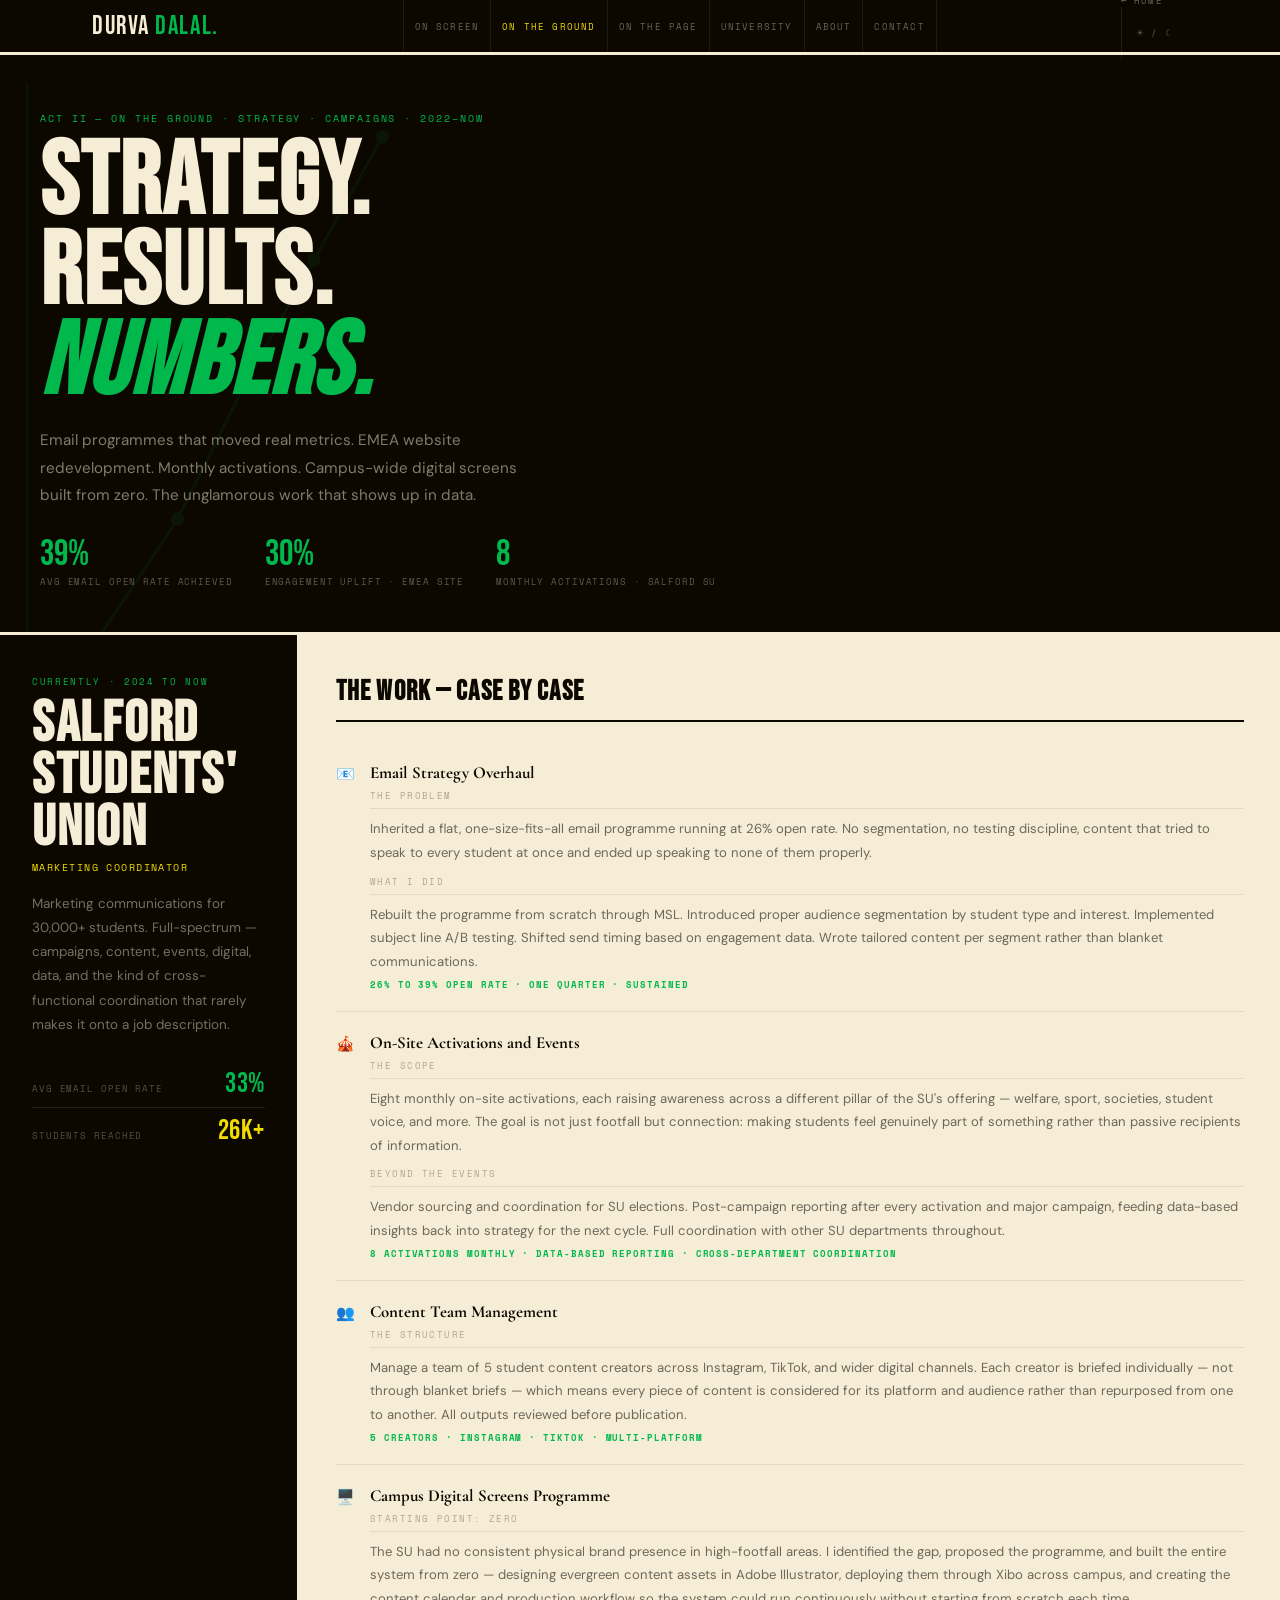
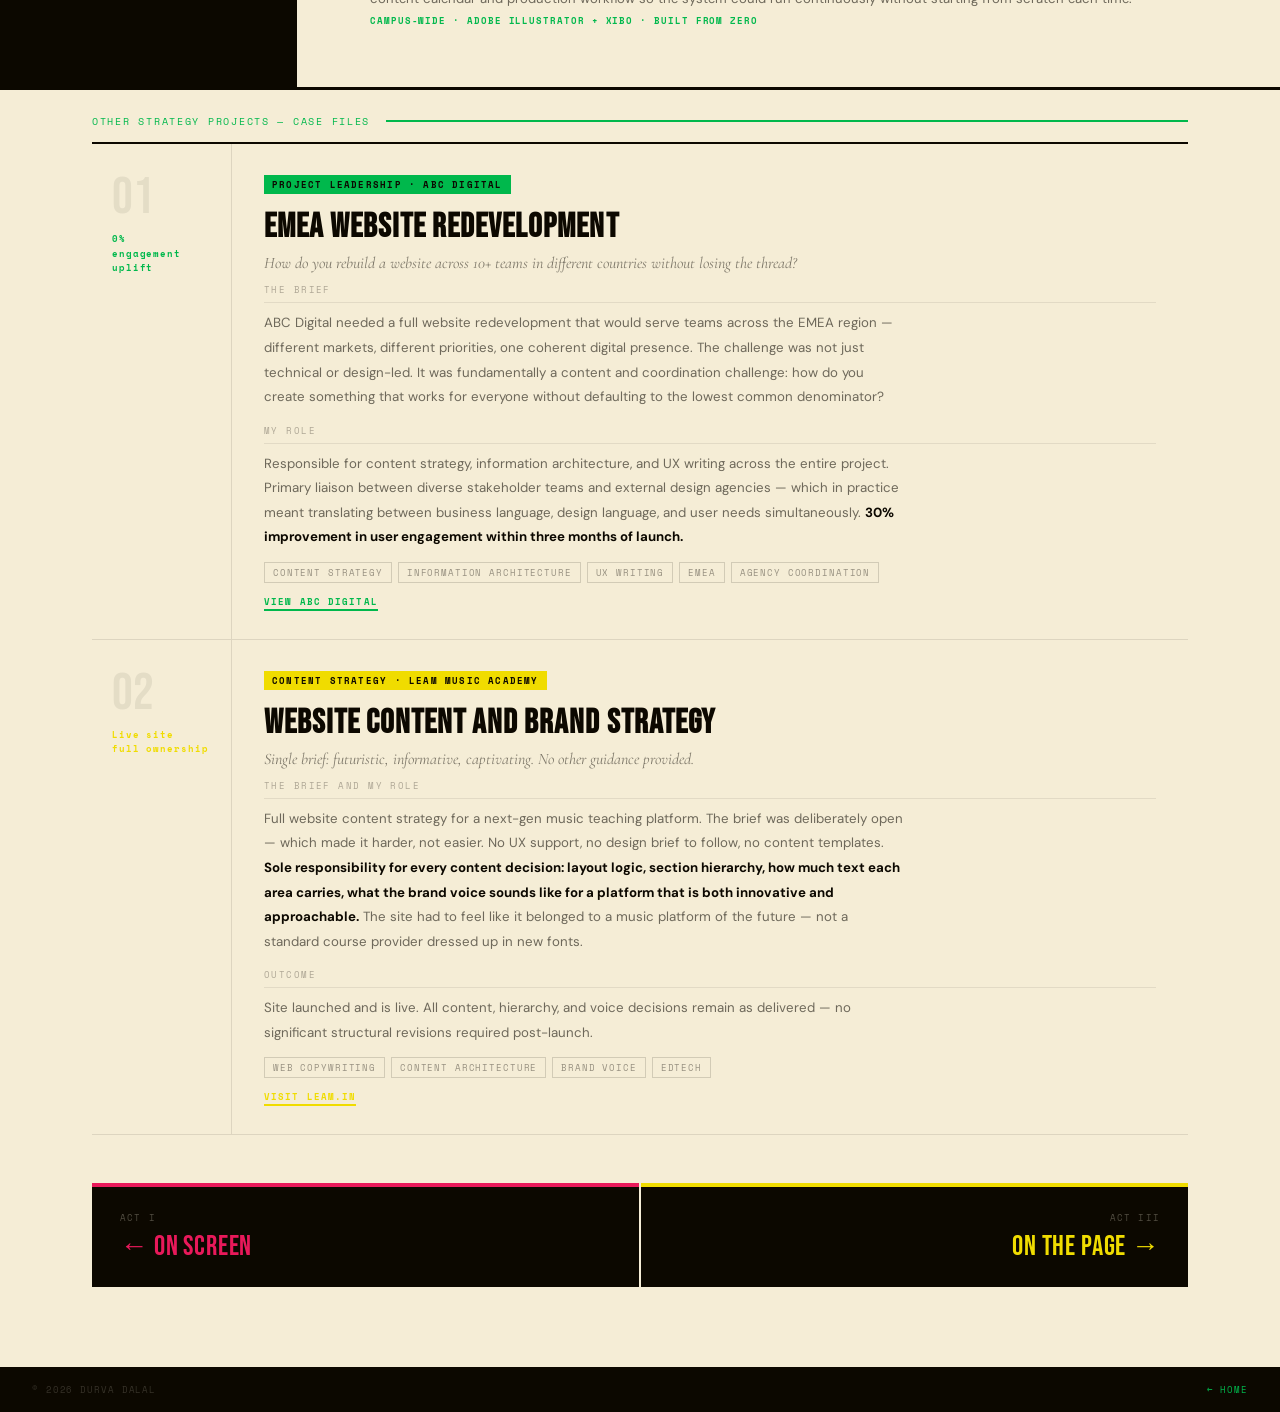
==== onground.html @ 7b7b0177 "Add files via upload" ====
<!DOCTYPE html>
<html lang="en">
<head>
<meta charset="UTF-8"/><meta name="viewport" content="width=device-width,initial-scale=1.0"/>
<title>On the Ground — Durva Dalal</title>
<link rel="preconnect" href="https://fonts.googleapis.com"><link rel="preconnect" href="https://fonts.gstatic.com" crossorigin>
<link href="https://fonts.googleapis.com/css2?family=Bebas+Neue&family=Cormorant+Garamond:ital,wght@0,400;0,700;1,400;1,700&family=Space+Mono:wght@400;700&family=DM+Sans:wght@400;500&display=swap" rel="stylesheet">
<style>
:root{--ink:#0C0800;--cream:#F5EDD6;--cream2:#EDE4C6;--pink:#E8195A;--yellow:#F0DC00;--green:#00B84C;--w:1160px;}
*,*::before,*::after{margin:0;padding:0;box-sizing:border-box;}html{scroll-behavior:smooth;}
body{background:var(--cream);color:var(--ink);font-family:'DM Sans',sans-serif;overflow-x:hidden;cursor:none;}
a{color:inherit;text-decoration:none;}img{display:block;max-width:100%;}
#cd,#cr{position:fixed;top:0;left:0;pointer-events:none;z-index:9999;border-radius:50%;transform:translate(-50%,-50%);}
#cd{width:8px;height:8px;background:var(--green);transition:width .15s,height .15s;}
#cr{width:32px;height:32px;border:1.5px solid rgba(0,184,76,.5);transition:width .2s,height .2s;}
body.hov #cd{width:3px;height:3px;}body.hov #cr{width:48px;height:48px;border-color:var(--green);}
body.clk #cd{background:var(--yellow);}
@media(hover:none){#cd,#cr{display:none;}body{cursor:auto;}}
.mast{position:sticky;top:0;z-index:400;background:var(--ink);color:var(--cream);border-bottom:3px solid var(--cream);}
.mast-inner{max-width:var(--w);margin:0 auto;display:flex;align-items:center;justify-content:space-between;padding:0 32px;height:52px;gap:16px;}
.mast-logo{font-family:'Bebas Neue',sans-serif;font-size:26px;letter-spacing:.06em;color:var(--cream);flex-shrink:0;}
.mast-logo span{color:var(--green);}
.mast-back{font-family:'Space Mono',monospace;font-size:.58rem;letter-spacing:.14em;text-transform:uppercase;color:rgba(245,237,214,.4);display:flex;align-items:center;gap:6px;transition:color .2s;}
.mast-back:hover{color:var(--yellow);}.mast-back::before{content:'←';}
.mast-nav{display:flex;list-style:none;}
.mast-nav a{font-family:'Space Mono',monospace;font-size:.57rem;letter-spacing:.13em;text-transform:uppercase;color:rgba(245,237,214,.4);padding:0 11px;height:52px;display:flex;align-items:center;border-left:1px solid rgba(245,237,214,.08);transition:color .2s;}
.mast-nav a:hover,.mast-nav a.cur{color:var(--yellow);}
.mast-nav li:last-child a{border-right:1px solid rgba(245,237,214,.08);}
.theme-btn{font-family:"Space Mono",monospace;font-size:.56rem;letter-spacing:.1em;text-transform:uppercase;background:none;border:none;border-left:1px solid rgba(245,237,214,.1);color:rgba(245,237,214,.35);padding:0 14px;height:52px;cursor:none;transition:color .2s;display:none;}
.theme-btn:hover{color:var(--yellow);}
.burger{background:none;border:none;padding:6px;display:none;flex-direction:column;gap:5px;cursor:none;}
.burger span{display:block;width:20px;height:1.5px;background:var(--cream);transition:all .3s;}
.burger.open span:nth-child(1){transform:rotate(45deg) translate(4.5px,4.5px);}
.burger.open span:nth-child(2){opacity:0;}
.burger.open span:nth-child(3){transform:rotate(-45deg) translate(4.5px,-4.5px);}
.fmenu{display:none;position:fixed;inset:0;z-index:390;background:var(--ink);flex-direction:column;justify-content:center;padding:60px 10vw;}
.fmenu.on{display:flex;}
.fmenu-links{display:flex;flex-direction:column;margin-bottom:48px;}
.fmenu-links a{font-family:'Bebas Neue',sans-serif;font-size:clamp(44px,8vw,88px);letter-spacing:.04em;color:var(--cream);opacity:.12;line-height:1.08;transition:opacity .3s,color .3s;border-bottom:1px solid rgba(245,237,214,.06);padding:4px 0;}
.fmenu-links a:hover{opacity:1;color:var(--yellow);}
.fmenu-foot{display:flex;flex-wrap:wrap;gap:8px;border-top:1px solid rgba(245,237,214,.1);padding-top:24px;}
.fmenu-foot a{font-family:'Space Mono',monospace;font-size:.62rem;letter-spacing:.13em;text-transform:uppercase;padding:8px 16px;border:1px solid rgba(245,237,214,.18);color:var(--cream);transition:all .2s;}
.fmenu-foot a:hover{border-color:var(--cream);}
.fmenu-foot a.fp{background:var(--pink);border-color:var(--pink);color:#fff;}
.fmenu-hint{font-family:'Space Mono',monospace;font-size:.58rem;text-transform:uppercase;color:rgba(245,237,214,.15);margin-top:14px;}
.ph{background:var(--ink);color:var(--cream);padding:56px 40px 44px;border-bottom:3px solid var(--cream);position:relative;overflow:hidden;}
.ph-pat{position:absolute;top:0;left:0;width:32%;height:100%;pointer-events:none;opacity:.07;}
.ph-kicker{font-family:'Space Mono',monospace;font-size:.6rem;letter-spacing:.2em;text-transform:uppercase;color:var(--green);display:block;margin-bottom:14px;position:relative;z-index:1;}
.ph-title{font-family:'Bebas Neue',sans-serif;font-size:clamp(52px,8vw,112px);line-height:.88;letter-spacing:.02em;position:relative;z-index:1;margin-bottom:18px;color:var(--cream);}
.ph-title em{color:var(--green);}
.ph-desc{font-size:.95rem;line-height:1.8;color:rgba(245,237,214,.5);max-width:500px;position:relative;z-index:1;}
.ph-stats{display:flex;gap:32px;margin-top:28px;flex-wrap:wrap;position:relative;z-index:1;}
.ph-stat-n{font-family:'Bebas Neue',sans-serif;font-size:36px;color:var(--green);line-height:1;}
.ph-stat-l{font-family:'Space Mono',monospace;font-size:.55rem;letter-spacing:.1em;text-transform:uppercase;color:rgba(245,237,214,.35);margin-top:2px;}
/* SALFORD FEATURE */
.sal{display:grid;grid-template-columns:300px 1fr;border-bottom:3px solid var(--ink);}
.sal-l{background:var(--ink);color:var(--cream);padding:40px 32px;border-right:3px solid var(--cream);position:relative;overflow:hidden;}
.sal-l-pat{position:absolute;inset:0;opacity:.04;pointer-events:none;}
.sal-l-pat svg{width:100%;height:100%;}
.sal-l-inner{position:relative;z-index:1;}
.sal-lbl{font-family:'Space Mono',monospace;font-size:.58rem;letter-spacing:.18em;text-transform:uppercase;color:var(--green);display:block;margin-bottom:10px;}
.sal-org{font-family:'Bebas Neue',sans-serif;font-size:clamp(34px,4.5vw,60px);letter-spacing:.03em;line-height:.9;color:var(--cream);margin-bottom:6px;}
.sal-role{font-family:'Space Mono',monospace;font-size:.6rem;letter-spacing:.15em;text-transform:uppercase;color:var(--yellow);margin-bottom:18px;}
.sal-desc{font-size:.84rem;line-height:1.8;color:rgba(245,237,214,.45);margin-bottom:24px;}
.sal-stats{display:flex;flex-direction:column;}
.sse{padding:9px 0;border-bottom:1px solid rgba(245,237,214,.1);display:flex;align-items:baseline;justify-content:space-between;gap:8px;}
.sse:last-child{border-bottom:none;}
.sse-lbl{font-family:'Space Mono',monospace;font-size:.56rem;letter-spacing:.1em;text-transform:uppercase;color:rgba(245,237,214,.3);}
.sse-val{font-family:'Bebas Neue',sans-serif;font-size:clamp(20px,2.2vw,28px);letter-spacing:.02em;line-height:1;}
.sse:nth-child(1) .sse-val{color:var(--green);}
.sse:nth-child(2) .sse-val{color:var(--yellow);}
.sse:nth-child(3) .sse-val{color:var(--pink);}
.sse:nth-child(4) .sse-val{color:rgba(245,237,214,.55);}
.sal-r{padding:40px 36px;}
.sal-r-hl{font-family:'Bebas Neue',sans-serif;font-size:clamp(18px,2.2vw,28px);letter-spacing:.04em;margin-bottom:20px;padding-bottom:12px;border-bottom:2px solid var(--ink);}
/* CASE FILE */
.cf-label{font-family:'Space Mono',monospace;font-size:.56rem;letter-spacing:.16em;text-transform:uppercase;color:rgba(12,8,0,.3);display:block;margin-bottom:8px;padding-bottom:6px;border-bottom:1px solid rgba(12,8,0,.08);}
.cf-title{font-family:'Cormorant Garamond',serif;font-size:1.1rem;font-weight:700;font-style:italic;margin-bottom:8px;line-height:1.25;}
.cf-body{font-size:.84rem;line-height:1.9;color:rgba(12,8,0,.62);}
.cf-body strong{color:var(--ink);}
.cf-outcome{background:var(--ink);color:var(--cream);padding:14px 18px;margin-top:12px;display:flex;align-items:flex-start;gap:10px;}
.cf-outcome-ico{font-size:14px;flex-shrink:0;margin-top:1px;}
.cf-outcome-text{font-family:'Space Mono',monospace;font-size:.6rem;letter-spacing:.1em;text-transform:uppercase;line-height:1.6;}
.cf-outcome-text strong{color:var(--yellow);}
.ach-list{list-style:none;}
.ach{display:flex;gap:14px;padding:20px 0;border-bottom:1px solid rgba(12,8,0,.08);}
.ach:last-child{border-bottom:none;}
.ach-ico{font-size:15px;flex-shrink:0;width:20px;margin-top:2px;}
.ach-title{font-family:'Cormorant Garamond',serif;font-size:1.05rem;font-weight:700;margin-bottom:4px;}
.ach-body{font-size:.82rem;line-height:1.8;color:rgba(12,8,0,.58);}
.ach-m{font-family:'Space Mono',monospace;font-size:.58rem;letter-spacing:.1em;text-transform:uppercase;color:var(--green);font-weight:700;margin-top:4px;display:block;}
/* STRIPS */
.strips-wrap{max-width:var(--w);margin:0 auto;padding:0 32px 80px;}
.sec-hd{font-family:'Space Mono',monospace;font-size:.6rem;letter-spacing:.18em;text-transform:uppercase;padding:24px 0 14px;display:flex;align-items:center;gap:16px;border-bottom:2px solid var(--ink);color:var(--green);}
.sec-hd::after{content:'';flex:1;height:2px;background:var(--green);}
.strip{display:grid;grid-template-columns:140px 1fr;border-bottom:1px solid rgba(12,8,0,.1);transition:background .2s;}
.strip:hover{background:var(--cream2);}
.strip-l{padding:28px 20px;border-right:1px solid rgba(12,8,0,.1);display:flex;flex-direction:column;}
.strip-num{font-family:'Bebas Neue',sans-serif;font-size:52px;line-height:1;color:rgba(12,8,0,.07);}
.strip-metric{font-family:'Space Mono',monospace;font-size:.56rem;letter-spacing:.1em;margin-top:8px;line-height:1.6;}
.strip-r{padding:28px 32px;}
.stag{font-family:'Space Mono',monospace;font-size:.58rem;letter-spacing:.13em;text-transform:uppercase;padding:3px 8px;display:inline-block;font-weight:700;margin-bottom:12px;}
.tg{background:var(--green);color:var(--ink);}.ty{background:var(--yellow);color:var(--ink);}.tp{background:var(--pink);color:#fff;}
.strip-title{font-family:'Bebas Neue',sans-serif;font-size:clamp(20px,2.8vw,34px);letter-spacing:.03em;margin-bottom:6px;}
.strip-sub{font-family:'Cormorant Garamond',serif;font-size:1rem;font-style:italic;color:rgba(12,8,0,.5);margin-bottom:10px;}
.strip-body{font-size:.83rem;line-height:1.85;color:rgba(12,8,0,.58);max-width:640px;}
.strip-body strong{color:var(--ink);}
.strip-chips{display:flex;flex-wrap:wrap;gap:6px;margin-top:12px;}
.chip{font-family:'Space Mono',monospace;font-size:.54rem;letter-spacing:.1em;text-transform:uppercase;padding:3px 8px;border:1px solid rgba(12,8,0,.15);color:rgba(12,8,0,.4);}
.strip-link{font-family:'Space Mono',monospace;font-size:.58rem;letter-spacing:.12em;text-transform:uppercase;border-bottom:2px solid currentColor;padding-bottom:1px;display:inline-block;margin-top:12px;font-weight:700;}
.act-nav{display:grid;grid-template-columns:1fr 1fr;gap:2px;margin-top:48px;}
.an{background:var(--ink);color:var(--cream);padding:24px 28px;display:flex;flex-direction:column;border-top:4px solid transparent;transition:background .2s;}
.an:hover{background:#2a1a00;}
.an.prev{border-top-color:var(--pink);}.an.next{border-top-color:var(--yellow);text-align:right;}
.an-lbl{font-family:'Space Mono',monospace;font-size:.58rem;letter-spacing:.13em;text-transform:uppercase;color:rgba(245,237,214,.3);margin-bottom:6px;}
.an-title{font-family:'Bebas Neue',sans-serif;font-size:clamp(18px,2.2vw,28px);letter-spacing:.03em;}
.an.next .an-title::after{content:' →';}.an.prev .an-title::before{content:'← ';}
footer{background:var(--ink);padding:16px 32px;display:flex;justify-content:space-between;flex-wrap:wrap;gap:8px;}
.ft{font-family:'Space Mono',monospace;font-size:.56rem;letter-spacing:.1em;text-transform:uppercase;color:rgba(245,237,214,.18);}
.rv{opacity:0;transform:translateY(14px);transition:opacity .6s ease,transform .6s ease;}
.rv.on{opacity:1;transform:translateY(0);}
.theme-btn{display:flex;align-items:center;}
@media(max-width:860px){
  .mast-nav{display:none;}.burger{display:flex;}.theme-btn{display:none;}
  .ph{padding:80px 20px 36px;}
  .sal{grid-template-columns:1fr;}.sal-l{border-right:none;border-bottom:3px solid var(--cream);}
  .strips-wrap{padding:0 20px 60px;}
  .strip{grid-template-columns:1fr;}.strip-l{padding:20px 0 0;border-right:none;}.strip-r{padding:16px 0 28px;}.strip-num{font-size:36px;}
  .act-nav{grid-template-columns:1fr;}
  footer{padding:14px 20px;justify-content:center;text-align:center;}
}
</style>
</head>
<body>
<div id="cd"></div><div id="cr"></div>
<header class="mast"><div class="mast-inner">
  <a href="index.html" class="mast-logo">Durva <span>Dalal.</span></a>
  <nav><ul class="mast-nav">
    <li><a href="onscreen.html">On Screen</a></li>
    <li><a href="onground.html" class="cur">On the Ground</a></li>
    <li><a href="onpage.html">On the Page</a></li>
    <li><a href="university.html">University</a></li>
    <li><a href="index.html#about">About</a></li>
    <li><a href="index.html#contact">Contact</a></li>
  </ul></nav>
  <div class="mast-r">
    <a href="index.html" class="mast-back">Home</a>
    <button class="theme-btn" id="themeBtn" aria-label="Toggle theme">☀ / ☾</button>
      <button class="burger" id="burger" aria-label="Menu" aria-expanded="false"><span></span><span></span><span></span></button>
  </div>
</div></header>
<div class="fmenu" id="fmenu" aria-hidden="true">
  <div class="fmenu-links"><a href="index.html">Home</a><a href="onscreen.html">On Screen</a><a href="onground.html">On the Ground</a><a href="onpage.html">On the Page</a><a href="university.html">University</a><a href="index.html#contact">Contact</a></div>
  <div class="fmenu-foot"><a href="https://calendly.com/durvadalaluk/calls" target="_blank" rel="noopener" class="fp">Book a Call</a><a href="https://www.linkedin.com/in/durva-d-2850591bb/" target="_blank" rel="noopener">LinkedIn</a><a href="mailto:durvadalaluk@gmail.com">Email</a></div>
  <p class="fmenu-hint">ESC or click outside to close</p>
</div>
<div class="ph">
  <div class="ph-pat"><svg viewBox="0 0 300 600" xmlns="http://www.w3.org/2000/svg" fill="none"><line x1="20" y1="580" x2="280" y2="580" stroke="#00B84C" stroke-width="1.5"/><line x1="20" y1="580" x2="20" y2="20" stroke="#00B84C" stroke-width="1.5"/><polyline points="20,520 70,430 130,340 180,240 230,150 280,60" stroke="#00B84C" stroke-width="2"/><circle cx="20" cy="520" r="5" fill="#00B84C"/><circle cx="130" cy="340" r="5" fill="#00B84C"/><circle cx="230" cy="150" r="5" fill="#00B84C"/><circle cx="280" cy="60" r="5" fill="#00B84C"/></svg></div>
  <span class="ph-kicker">Act II — On the Ground · Strategy · Campaigns · 2022–Now</span>
  <h1 class="ph-title">Strategy.<br>Results.<br><em>Numbers.</em></h1>
  <p class="ph-desc">Email programmes that moved real metrics. EMEA website redevelopment. Monthly activations. Campus-wide digital screens built from zero. The unglamorous work that shows up in data.</p>
  <div class="ph-stats count-trigger">
    <div><p class="ph-stat-n"><span data-count="39" data-suffix="%">0%</span></p><p class="ph-stat-l">Avg email open rate achieved</p></div>
    <div><p class="ph-stat-n"><span data-count="30" data-suffix="%">0%</span></p><p class="ph-stat-l">Engagement uplift · EMEA site</p></div>
    <div><p class="ph-stat-n"><span data-count="8" data-suffix="">0</span></p><p class="ph-stat-l">Monthly activations · Salford SU</p></div>
  </div>
</div>

<section class="sal">
  <div class="sal-l">
    <div class="sal-l-pat"><svg viewBox="0 0 300 500" xmlns="http://www.w3.org/2000/svg" fill="none"><circle cx="150" cy="250" r="200" stroke="#00B84C" stroke-width=".6"/><circle cx="150" cy="250" r="140" stroke="#F0DC00" stroke-width=".4"/><circle cx="150" cy="250" r="80" stroke="#00B84C" stroke-width=".4"/><circle cx="150" cy="250" r="30" stroke="#F0DC00" stroke-width=".3"/><line x1="150" y1="50" x2="150" y2="450" stroke="#00B84C" stroke-width=".3"/><line x1="-50" y1="250" x2="350" y2="250" stroke="#00B84C" stroke-width=".3"/></svg></div>
    <div class="sal-l-inner rv">
      <span class="sal-lbl">Currently · 2024 to Now</span>
      <h2 class="sal-org">Salford<br>Students'<br>Union</h2>
      <p class="sal-role">Marketing Coordinator</p>
      <p class="sal-desc">Marketing communications for 30,000+ students. Full-spectrum — campaigns, content, events, digital, data, and the kind of cross-functional coordination that rarely makes it onto a job description.</p>
      <div class="sal-stats count-trigger">
        <div class="sse"><span class="sse-lbl">Avg email open rate</span><span class="sse-val"><span data-count="39" data-suffix="%">0%</span></span></div>
        <div class="sse"><span class="sse-lbl">Students reached</span><span class="sse-val"><span data-count="30" data-suffix="K+">0K+</span></span></div>

      </div>
    </div>
  </div>
  <div class="sal-r rv">
    <h3 class="sal-r-hl">The Work — Case by Case</h3>
    <ul class="ach-list">
      <li class="ach"><span class="ach-ico">📧</span>
        <div>
          <h4 class="ach-title">Email Strategy Overhaul</h4>
          <span class="cf-label" style="margin-top:6px;">The Problem</span>
          <p class="ach-body">Inherited a flat, one-size-fits-all email programme running at 26% open rate. No segmentation, no testing discipline, content that tried to speak to every student at once and ended up speaking to none of them properly.</p>
          <span class="cf-label" style="margin-top:10px;">What I Did</span>
          <p class="ach-body">Rebuilt the programme from scratch through MSL. Introduced proper audience segmentation by student type and interest. Implemented subject line A/B testing. Shifted send timing based on engagement data. Wrote tailored content per segment rather than blanket communications.</p>
          <span class="ach-m">26% to 39% open rate · one quarter · sustained</span>
        </div>
      </li>
      <li class="ach"><span class="ach-ico">🎪</span>
        <div>
          <h4 class="ach-title">On-Site Activations and Events</h4>
          <span class="cf-label" style="margin-top:6px;">The Scope</span>
          <p class="ach-body">Eight monthly on-site activations, each raising awareness across a different pillar of the SU's offering — welfare, sport, societies, student voice, and more. The goal is not just footfall but connection: making students feel genuinely part of something rather than passive recipients of information.</p>
          <span class="cf-label" style="margin-top:10px;">Beyond the Events</span>
          <p class="ach-body">Vendor sourcing and coordination for SU elections. Post-campaign reporting after every activation and major campaign, feeding data-based insights back into strategy for the next cycle. Full coordination with other SU departments throughout.</p>
          <span class="ach-m">8 activations monthly · data-based reporting · cross-department coordination</span>
        </div>
      </li>
      <li class="ach"><span class="ach-ico">👥</span>
        <div>
          <h4 class="ach-title">Content Team Management</h4>
          <span class="cf-label" style="margin-top:6px;">The Structure</span>
          <p class="ach-body">Manage a team of 5 student content creators across Instagram, TikTok, and wider digital channels. Each creator is briefed individually — not through blanket briefs — which means every piece of content is considered for its platform and audience rather than repurposed from one to another. All outputs reviewed before publication.</p>
          <span class="ach-m">5 creators · Instagram · TikTok · multi-platform</span>
        </div>
      </li>
      <li class="ach"><span class="ach-ico">🖥️</span>
        <div>
          <h4 class="ach-title">Campus Digital Screens Programme</h4>
          <span class="cf-label" style="margin-top:6px;">Starting Point: Zero</span>
          <p class="ach-body">The SU had no consistent physical brand presence in high-footfall areas. I identified the gap, proposed the programme, and built the entire system from zero — designing evergreen content assets in Adobe Illustrator, deploying them through Xibo across campus, and creating the content calendar and production workflow so the system could run continuously without starting from scratch each time.</p>
          <span class="ach-m">Campus-wide · Adobe Illustrator + Xibo · built from zero</span>
        </div>
      </li>
    </ul>
  </div>
</section>

<div class="strips-wrap">
  <div class="sec-hd rv">Other Strategy Projects — Case Files</div>

  <div class="strip rv">
    <div class="strip-l">
      <span class="strip-num">01</span>
      <p class="strip-metric" style="color:var(--green);font-weight:700;"><span data-count="30" data-suffix="%">0%</span><br>engagement uplift</p>
    </div>
    <div class="strip-r">
      <span class="stag tg">Project Leadership · ABC Digital</span>
      <h3 class="strip-title">EMEA Website Redevelopment</h3>
      <p class="strip-sub">How do you rebuild a website across 10+ teams in different countries without losing the thread?</p>
      <span class="cf-label">The Brief</span>
      <p class="strip-body">ABC Digital needed a full website redevelopment that would serve teams across the EMEA region — different markets, different priorities, one coherent digital presence. The challenge was not just technical or design-led. It was fundamentally a content and coordination challenge: how do you create something that works for everyone without defaulting to the lowest common denominator?</p>
      <span class="cf-label" style="display:block;margin-top:14px;">My Role</span>
      <p class="strip-body">Responsible for content strategy, information architecture, and UX writing across the entire project. Primary liaison between diverse stakeholder teams and external design agencies — which in practice meant translating between business language, design language, and user needs simultaneously. <strong>30% improvement in user engagement within three months of launch.</strong></p>
      <div class="strip-chips"><span class="chip">Content Strategy</span><span class="chip">Information Architecture</span><span class="chip">UX Writing</span><span class="chip">EMEA</span><span class="chip">Agency Coordination</span></div>
      <a href="https://app.abcdigital.com/Login" target="_blank" rel="noopener" class="strip-link" style="color:var(--green);">View ABC Digital</a>
    </div>
  </div>

  <div class="strip rv">
    <div class="strip-l">
      <span class="strip-num">02</span>
      <p class="strip-metric" style="color:var(--yellow);font-weight:700;">Live site<br>full ownership</p>
    </div>
    <div class="strip-r">
      <span class="stag ty">Content Strategy · Leam Music Academy</span>
      <h3 class="strip-title">Website Content and Brand Strategy</h3>
      <p class="strip-sub">Single brief: futuristic, informative, captivating. No other guidance provided.</p>
      <span class="cf-label">The Brief and My Role</span>
      <p class="strip-body">Full website content strategy for a next-gen music teaching platform. The brief was deliberately open — which made it harder, not easier. No UX support, no design brief to follow, no content templates. <strong>Sole responsibility for every content decision: layout logic, section hierarchy, how much text each area carries, what the brand voice sounds like for a platform that is both innovative and approachable.</strong> The site had to feel like it belonged to a music platform of the future — not a standard course provider dressed up in new fonts.</p>
      <span class="cf-label" style="display:block;margin-top:14px;">Outcome</span>
      <p class="strip-body">Site launched and is live. All content, hierarchy, and voice decisions remain as delivered — no significant structural revisions required post-launch.</p>
      <div class="strip-chips"><span class="chip">Web Copywriting</span><span class="chip">Content Architecture</span><span class="chip">Brand Voice</span><span class="chip">EdTech</span></div>
      <a href="https://www.leam.in" target="_blank" rel="noopener" class="strip-link" style="color:var(--yellow);">Visit leam.in</a>
    </div>
  </div>

  <div class="act-nav rv">
    <a href="onscreen.html" class="an prev"><span class="an-lbl">Act I</span><span class="an-title" style="color:var(--pink);">On Screen</span></a>
    <a href="onpage.html" class="an next"><span class="an-lbl">Act III</span><span class="an-title" style="color:var(--yellow);">On the Page</span></a>
  </div>
</div>

<footer><span class="ft">© 2026 Durva Dalal</span><a href="index.html" class="ft" style="color:var(--green);">← Home</a></footer>
<script>
const cd=document.getElementById('cd'),cr=document.getElementById('cr');let mx=-100,my=-100,rx=-100,ry=-100;
if(window.matchMedia('(hover:hover) and (pointer:fine)').matches){document.addEventListener('mousemove',e=>{mx=e.clientX;my=e.clientY;});(function t(){rx+=(mx-rx)*.13;ry+=(my-ry)*.13;cd.style.left=mx+'px';cd.style.top=my+'px';cr.style.left=rx+'px';cr.style.top=ry+'px';requestAnimationFrame(t);})();document.addEventListener('mousedown',()=>document.body.classList.add('clk'));document.addEventListener('mouseup',()=>document.body.classList.remove('clk'));document.querySelectorAll('a,button').forEach(el=>{el.addEventListener('mouseenter',()=>document.body.classList.add('hov'));el.addEventListener('mouseleave',()=>document.body.classList.remove('hov'));});}
const burger=document.getElementById('burger'),fmenu=document.getElementById('fmenu');
function openM(){fmenu.classList.add('on');burger.classList.add('open');}function closeM(){fmenu.classList.remove('on');burger.classList.remove('open');}
burger.addEventListener('click',e=>{e.stopPropagation();fmenu.classList.contains('on')?closeM():openM();});
document.addEventListener('click',e=>{if(fmenu.classList.contains('on')&&!fmenu.contains(e.target)&&e.target!==burger)closeM();});
fmenu.querySelectorAll('a').forEach(a=>a.addEventListener('click',closeM));
document.addEventListener('keydown',e=>{if(e.key==='Escape')closeM();});
const ro=new IntersectionObserver(e=>e.forEach(x=>{if(x.isIntersecting){x.target.classList.add('on');ro.unobserve(x.target);}}),{threshold:.08});
document.querySelectorAll('.rv').forEach(el=>ro.observe(el));
function animCount(el){const target=parseFloat(el.dataset.count);const suffix=el.dataset.suffix||'';const dur=1400;const start=performance.now();function step(now){const p=Math.min((now-start)/dur,1);const ease=1-Math.pow(1-p,3);el.textContent=Math.round(ease*target)+suffix;if(p<1)requestAnimationFrame(step);else el.textContent=target+suffix;}requestAnimationFrame(step);}
const cObs=new IntersectionObserver(entries=>{entries.forEach(e=>{if(e.isIntersecting){e.target.querySelectorAll('[data-count]').forEach(el=>animCount(el));cObs.unobserve(e.target);}});},{threshold:0.4});
document.querySelectorAll('.count-trigger').forEach(el=>cObs.observe(el));

// THEME
let _dark=false;
const _tb=document.getElementById('themeBtn');
if(_tb)_tb.addEventListener('click',()=>{_dark=!_dark;document.body.style.background=_dark?'#0C0800':'';document.body.style.color=_dark?'#F5EDD6':'';});
</script>
</body></html>
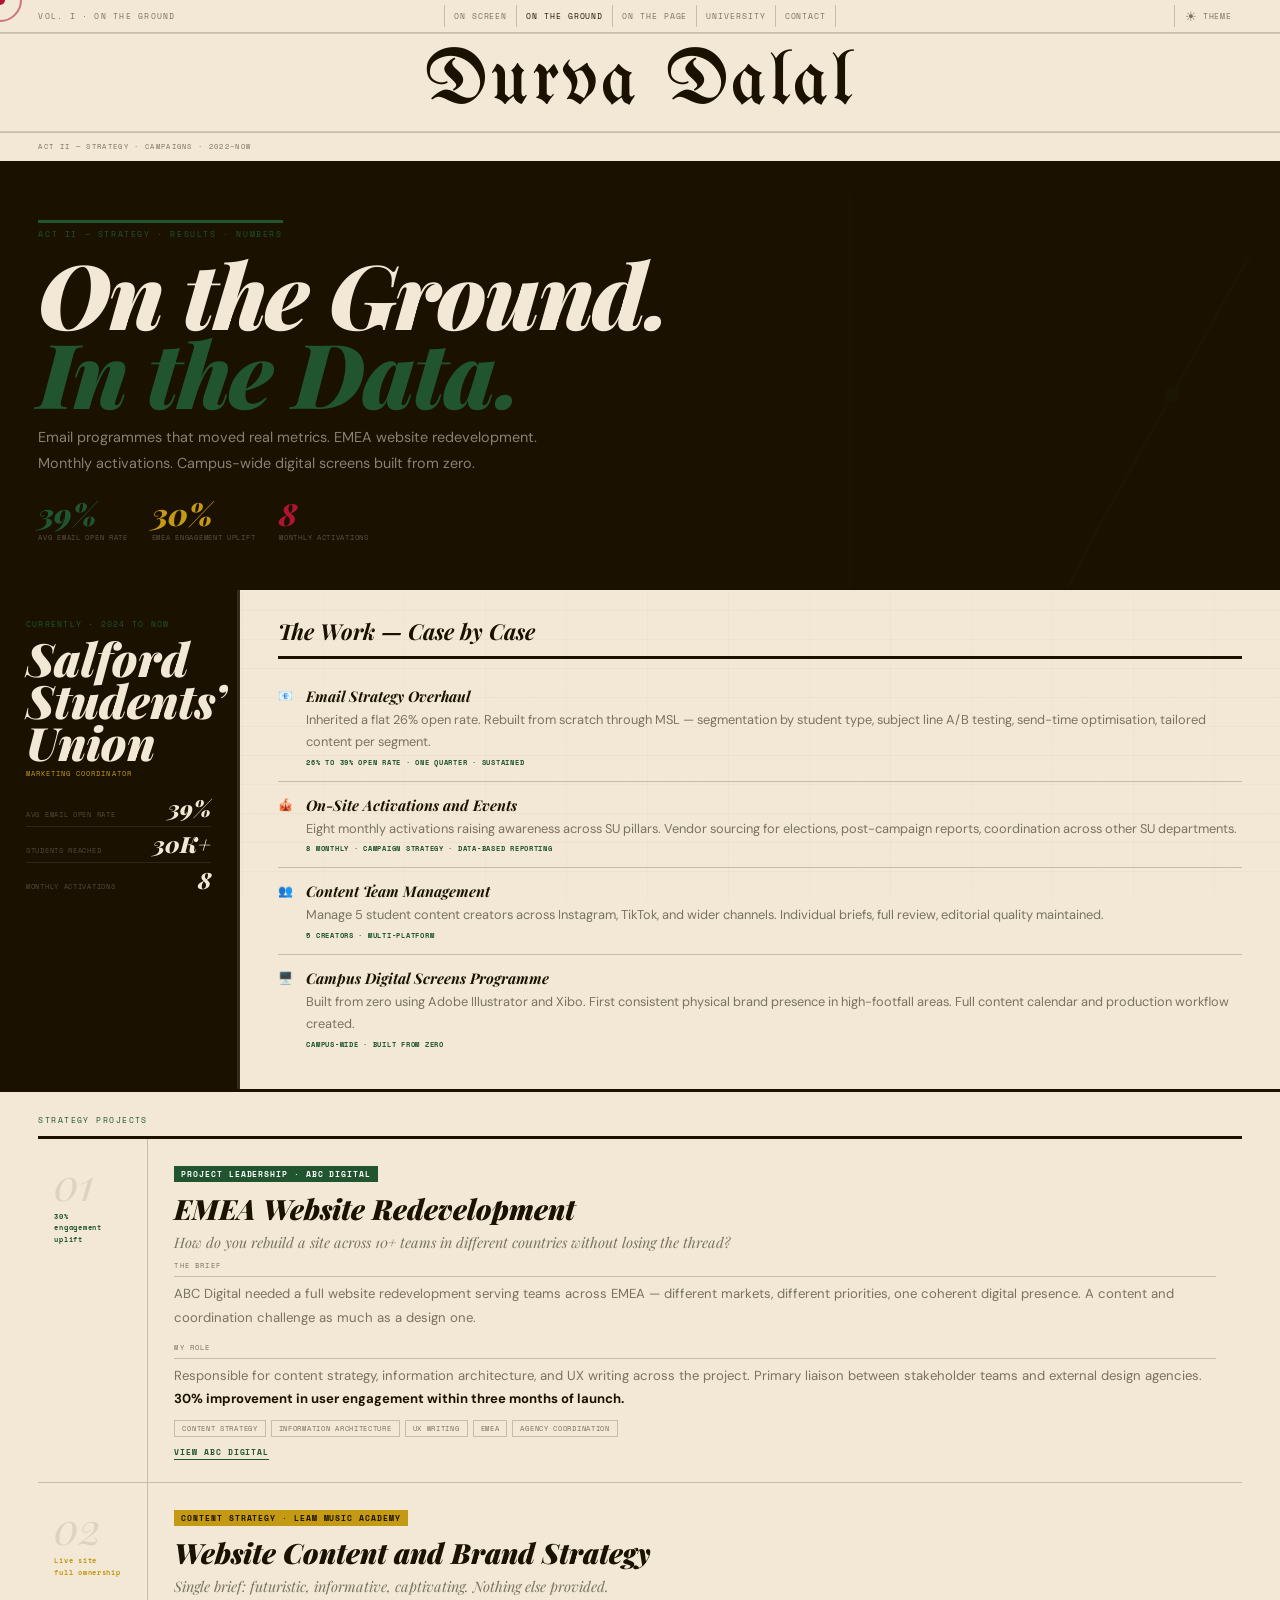
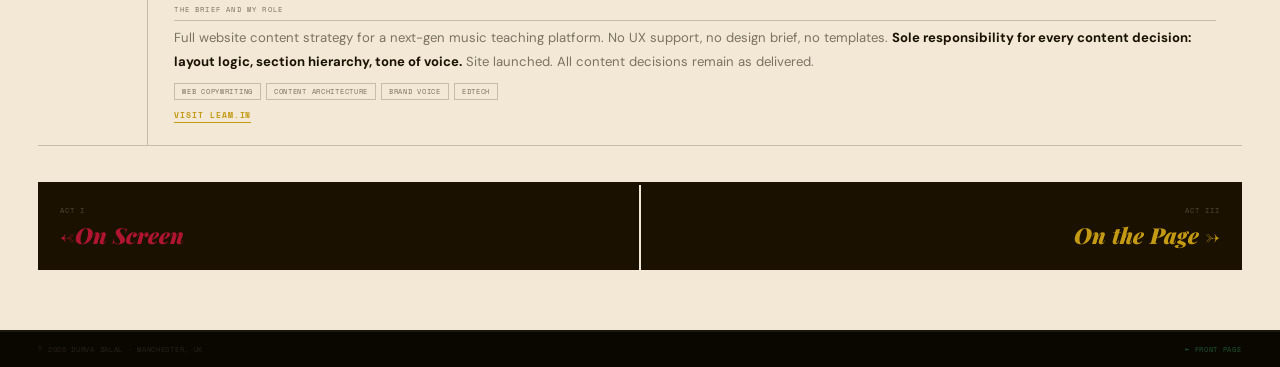
==== commit ec3c27e7: "Add files via upload" ====
--- a/onground.html
+++ b/onground.html
@@ -1,293 +1,340 @@
 <!DOCTYPE html>
-<html lang="en">
+<html lang="en" data-theme="light">
 <head>
 <meta charset="UTF-8"/><meta name="viewport" content="width=device-width,initial-scale=1.0"/>
+<link rel="preconnect" href="https://fonts.googleapis.com"><link rel="preconnect" href="https://fonts.gstatic.com" crossorigin>
+<link href="https://fonts.googleapis.com/css2?family=Playfair+Display:ital,wght@0,400;0,700;0,900;1,400;1,700;1,900&family=UnifrakturMaguntia&family=Space+Mono:wght@400;700&family=DM+Sans:opsz,wght@9..40,400;9..40,500&display=swap" rel="stylesheet">
+
+<style>
+:root{--p:#F2E8D5;--p2:#E8DCC0;--p3:#DDD0B0;--ink:#1A1100;--ink2:#2E1F00;--dim:rgba(26,17,0,.55);--faint:rgba(26,17,0,.1);--r:1px solid rgba(26,17,0,.2);--T:3px solid #1A1100;--red:#B01530;--gold:#C49A15;--grn:#215530;--pad:clamp(16px,3vw,42px);--S:'Playfair Display',serif;--M:'Space Mono',monospace;--N:'DM Sans',sans-serif;}
+[data-theme="dark"]{--p:#110d04;--p2:#1c1608;--ink:#F0E8D0;--ink2:#E0D4B0;--dim:rgba(240,232,208,.52);--faint:rgba(240,232,208,.08);--r:1px solid rgba(240,232,208,.14);--T:3px solid rgba(240,232,208,.35);--red:#E8195A;--gold:#F0DC00;--grn:#00B84C;}
+*,*::before,*::after{margin:0;padding:0;box-sizing:border-box;}html{scroll-behavior:smooth;}
+body{background:var(--p);color:var(--ink);font-family:var(--N);overflow-x:hidden;cursor:none;-webkit-font-smoothing:antialiased;transition:background .35s,color .35s;}
+body::before{content:'';position:fixed;inset:0;pointer-events:none;z-index:0;background-image:repeating-linear-gradient(0deg,transparent,transparent 28px,rgba(26,17,0,.024) 28px,rgba(26,17,0,.024) 29px),repeating-linear-gradient(90deg,transparent,transparent 80px,rgba(26,17,0,.016) 80px,rgba(26,17,0,.016) 81px);}
+a{color:inherit;text-decoration:none;}img{display:block;max-width:100%;}
+#noise{position:fixed;inset:0;pointer-events:none;z-index:1;opacity:.025;mix-blend-mode:multiply;}
+[data-theme="dark"] #noise{mix-blend-mode:screen;opacity:.015;}
+#cur-dot{position:fixed;width:10px;height:10px;background:var(--ACCENT,var(--red));border-radius:50%;pointer-events:none;z-index:9999;transform:translate(-50%,-50%);}
+#cur-ring{position:fixed;width:44px;height:44px;border:2px solid var(--ACCENT,var(--red));border-radius:50%;pointer-events:none;z-index:9998;transform:translate(-50%,-50%);transition:width .35s cubic-bezier(.16,1,.3,1),height .35s cubic-bezier(.16,1,.3,1),opacity .2s;opacity:.55;}
+body.on-link #cur-ring{width:64px;height:64px;opacity:.9;}
+body.on-link #cur-dot{width:6px;height:6px;}
+@media(hover:none){#cur-dot,#cur-ring{display:none;}body{cursor:auto;}}
+section,div,header,footer,main{position:relative;z-index:1;}
+.mast{position:sticky;top:0;z-index:500;background:var(--p);transition:background .35s;border-bottom:var(--T);}
+.mast-r1{border-bottom:var(--r);display:grid;grid-template-columns:1fr auto 1fr;align-items:center;padding:5px var(--pad);gap:8px;min-height:28px;}
+.mast-ed{font-family:var(--M);font-size:.48rem;letter-spacing:.16em;text-transform:uppercase;color:var(--dim);}
+.mast-r1-nav{display:flex;list-style:none;}
+.mast-r1-nav a{font-family:var(--M);font-size:.48rem;letter-spacing:.12em;text-transform:uppercase;color:var(--dim);padding:0 9px;height:22px;display:flex;align-items:center;border-left:var(--r);transition:color .2s;}
+.mast-r1-nav a:hover,.mast-r1-nav a.cur{color:var(--ink);}
+.mast-r1-nav li:last-child a{border-right:var(--r);}
+.mast-r1-right{display:flex;justify-content:flex-end;}
+.theme-btn{background:none;border:none;cursor:none;font-family:var(--M);font-size:.48rem;letter-spacing:.1em;text-transform:uppercase;color:var(--dim);padding:0 10px;height:22px;border-left:var(--r);transition:color .2s;display:flex;align-items:center;gap:5px;}
+.theme-btn:hover{color:var(--ink);}
+.t-ico{font-size:13px;}
+.mast-r2{text-align:center;padding:12px var(--pad) 10px;border-bottom:var(--r);position:relative;}
+.mast-r2::before,.mast-r2::after{content:'';position:absolute;left:0;right:0;height:1px;background:var(--ink);opacity:.15;}
+.mast-r2::before{top:0;}.mast-r2::after{bottom:0;}
+.nameplate{font-family:'UnifrakturMaguntia',serif;font-size:clamp(40px,6vw,82px);letter-spacing:.04em;line-height:1;color:var(--ink);display:inline-block;text-decoration:none;}
+.mast-r3{display:flex;align-items:center;justify-content:space-between;padding:5px var(--pad);min-height:28px;}
+.mast-tagline{font-family:var(--M);font-size:.46rem;letter-spacing:.18em;text-transform:uppercase;color:var(--dim);}
+.burger{background:none;border:none;padding:4px;display:none;flex-direction:column;gap:4px;cursor:none;}
+.burger span{display:block;width:18px;height:1.5px;background:var(--ink);transition:all .3s;}
+.burger.open span:nth-child(1){transform:rotate(45deg) translate(5px,5px);}
+.burger.open span:nth-child(2){opacity:0;}
+.burger.open span:nth-child(3){transform:rotate(-45deg) translate(5px,-5px);}
+.fmenu{display:none;position:fixed;inset:0;z-index:490;background:var(--ink2);flex-direction:column;justify-content:center;padding:60px var(--pad);}
+.fmenu.on{display:flex;}
+.fmenu a{font-family:var(--S);font-size:clamp(36px,7vw,80px);font-style:italic;font-weight:900;color:var(--p);opacity:.1;line-height:1.1;transition:opacity .3s,color .3s;border-bottom:1px solid rgba(242,232,213,.07);padding:3px 0;display:block;}
+.fmenu a:hover{opacity:1;color:var(--gold);}
+.fmenu-foot{display:flex;flex-wrap:wrap;gap:8px;border-top:1px solid rgba(242,232,213,.1);padding-top:20px;margin-top:32px;}
+.fma{font-family:var(--M);font-size:.55rem;letter-spacing:.12em;text-transform:uppercase;padding:7px 14px;border:1px solid rgba(242,232,213,.18);color:var(--p);transition:all .2s;}
+.fma:hover{border-color:var(--p);}
+.fma.fp{background:var(--red);border-color:var(--red);}
+.ph{background:var(--ink);color:var(--p);padding:clamp(32px,5vw,56px) var(--pad) clamp(24px,4vw,44px);border-bottom:var(--T);position:relative;overflow:hidden;}
+.ph-pat{position:absolute;top:0;right:0;width:36%;height:100%;pointer-events:none;opacity:.07;}
+.ph-kicker{font-family:var(--M);font-size:.5rem;letter-spacing:.2em;text-transform:uppercase;color:var(--ACCENT,var(--red));border-top:3px solid var(--ACCENT,var(--red));padding-top:5px;display:inline-block;margin-bottom:14px;position:relative;z-index:1;}
+.ph-hl{font-family:var(--S);font-size:clamp(44px,7vw,96px);font-weight:900;font-style:italic;line-height:.88;letter-spacing:-.02em;margin-bottom:14px;position:relative;z-index:1;}
+.ph-hl em{color:var(--ACCENT,var(--red));}
+.ph-desc{font-size:.9rem;line-height:1.8;color:rgba(242,232,213,.52);max-width:520px;position:relative;z-index:1;}
+.ph-stats{display:flex;gap:24px;margin-top:22px;flex-wrap:wrap;position:relative;z-index:1;}
+.ph-sn{font-family:var(--S);font-size:1.9rem;font-weight:900;font-style:italic;color:var(--gold);line-height:1;}
+.ph-sl{font-family:var(--M);font-size:.44rem;letter-spacing:.1em;text-transform:uppercase;color:rgba(242,232,213,.3);margin-top:2px;}
+.content{padding:0 var(--pad) 60px;}
+.sec-hd{font-family:var(--M);font-size:.5rem;letter-spacing:.18em;text-transform:uppercase;padding:22px 0 10px;display:flex;align-items:center;gap:12px;border-bottom:var(--T);}
+.proj{border-bottom:var(--r);}
+.proj-hd{display:flex;align-items:center;gap:12px;padding:16px 0;cursor:pointer;transition:opacity .2s;}
+.proj-hd:hover{opacity:.75;}
+.ptag{font-family:var(--M);font-size:.48rem;letter-spacing:.12em;text-transform:uppercase;padding:2px 7px;flex-shrink:0;font-weight:700;}
+.tf{background:var(--red);color:#fff;}.tn{background:var(--grn);color:#fff;}.ty{background:var(--gold);color:var(--ink);}
+.proj-name{font-family:var(--S);font-size:clamp(15px,2vw,24px);font-weight:700;font-style:italic;flex:1;}
+.proj-yr{font-family:var(--M);font-size:.46rem;letter-spacing:.1em;color:var(--dim);flex-shrink:0;}
+.proj-arr{width:28px;height:28px;border:1.5px solid var(--ink);display:flex;align-items:center;justify-content:center;flex-shrink:0;transition:all .3s;font-size:16px;line-height:1;}
+.proj.open .proj-arr{background:var(--red);border-color:var(--red);color:#fff;transform:rotate(45deg);}
+.proj-body{max-height:0;overflow:hidden;transition:max-height .55s ease;}
+.proj.open .proj-body{max-height:1800px;}
+.cf{padding:4px 0 26px;display:grid;grid-template-columns:1fr 1fr;gap:0;border-top:var(--r);}
+.cf.solo{grid-template-columns:1fr;}
+.cf-l{padding:18px 26px 0 0;}
+.cf-r{padding:18px 0 0 26px;border-left:var(--r);}
+.cf-lbl{font-family:var(--M);font-size:.46rem;letter-spacing:.16em;text-transform:uppercase;color:var(--dim);display:block;margin-bottom:6px;padding-bottom:5px;border-bottom:var(--r);}
+.cf-title{font-family:var(--S);font-size:1.05rem;font-weight:700;font-style:italic;margin-bottom:8px;line-height:1.25;}
+.cf-body{font-size:.84rem;line-height:1.88;color:var(--dim);}
+.cf-body strong{color:var(--ink);}
+.cf-outcome{background:var(--ink);color:var(--p);padding:11px 15px;margin-top:11px;display:flex;gap:10px;align-items:flex-start;}
+.cf-outcome-ico{font-size:12px;flex-shrink:0;margin-top:1px;}
+.cf-outcome-txt{font-family:var(--M);font-size:.52rem;letter-spacing:.09em;text-transform:uppercase;line-height:1.6;}
+.cf-outcome-txt strong{color:var(--gold);}
+.proj-links{display:flex;flex-wrap:wrap;gap:6px;margin-top:12px;}
+.pl{font-family:var(--M);font-size:.48rem;letter-spacing:.1em;text-transform:uppercase;padding:6px 12px;border:1.5px solid var(--ink);transition:all .2s;}
+.pl:hover{background:var(--ink);color:var(--p);}
+.pf{background:var(--red);border-color:var(--red);color:#fff;}
+.gf{background:var(--grn);border-color:var(--grn);color:#fff;}
+.yf{background:var(--gold);border-color:var(--gold);color:var(--ink);}
+.ve{width:100%;aspect-ratio:16/9;background:var(--ink);overflow:hidden;}
+.ve iframe{width:100%;height:100%;border:none;display:block;}
+.vg{display:grid;gap:2px;}
+.g1{grid-template-columns:1fr;max-width:580px;}
+.g2{grid-template-columns:1fr 1fr;}
+.g3{grid-template-columns:1fr 1fr 1fr;}
+.strip{display:grid;grid-template-columns:110px 1fr;border-bottom:var(--r);transition:background .2s;}
+.strip:hover{background:var(--p2);}
+.strip-l{padding:22px 16px;border-right:var(--r);display:flex;flex-direction:column;}
+.strip-num{font-family:var(--S);font-size:44px;font-style:italic;line-height:1;color:var(--faint);}
+.strip-metric{font-family:var(--M);font-size:.46rem;letter-spacing:.1em;margin-top:6px;line-height:1.55;}
+.strip-r{padding:22px 26px;}
+.stag{font-family:var(--M);font-size:.48rem;letter-spacing:.12em;text-transform:uppercase;padding:2px 7px;display:inline-block;font-weight:700;margin-bottom:8px;}
+.tg{background:var(--grn);color:#fff;}.tagy{background:var(--gold);color:var(--ink);}.tp{background:var(--red);color:#fff;}
+.strip-title{font-family:var(--S);font-size:clamp(17px,2.4vw,28px);font-weight:900;font-style:italic;margin-bottom:5px;}
+.strip-sub{font-family:var(--S);font-size:.9rem;font-style:italic;color:var(--dim);margin-bottom:8px;}
+.strip-body{font-size:.82rem;line-height:1.82;color:var(--dim);}
+.strip-body strong{color:var(--ink);}
+.strip-chips{display:flex;flex-wrap:wrap;gap:5px;margin-top:9px;}
+.chip{font-family:var(--M);font-size:.44rem;letter-spacing:.1em;text-transform:uppercase;padding:2px 7px;border:var(--r);color:var(--dim);}
+.strip-link{font-family:var(--M);font-size:.48rem;letter-spacing:.12em;text-transform:uppercase;border-bottom:1.5px solid currentColor;padding-bottom:1px;display:inline-block;margin-top:9px;font-weight:700;}
+.sal-wrap{display:grid;grid-template-columns:240px 1fr;border-bottom:var(--T);}
+.sal-l{background:var(--ink);color:var(--p);padding:28px 26px;border-right:3px solid rgba(242,232,213,.12);display:flex;flex-direction:column;justify-content:space-between;position:relative;overflow:hidden;}
+.sal-l-pat{position:absolute;inset:0;pointer-events:none;opacity:.04;}
+.sal-l-inner{position:relative;z-index:1;}
+.sal-lbl{font-family:var(--M);font-size:.48rem;letter-spacing:.16em;text-transform:uppercase;color:var(--grn);display:block;margin-bottom:7px;}
+.sal-org{font-family:var(--S);font-size:clamp(26px,3.8vw,46px);font-weight:900;font-style:italic;line-height:.92;color:var(--p);margin-bottom:4px;}
+.sal-role{font-family:var(--M);font-size:.46rem;letter-spacing:.14em;text-transform:uppercase;color:var(--gold);margin-bottom:12px;}
+.sal-stats{display:flex;flex-direction:column;}
+.sse{padding:6px 0;border-bottom:1px solid rgba(242,232,213,.1);display:flex;align-items:baseline;justify-content:space-between;gap:8px;}
+.sse:last-child{border-bottom:none;}
+.sse-lbl{font-family:var(--M);font-size:.44rem;letter-spacing:.1em;text-transform:uppercase;color:rgba(242,232,213,.26);}
+.sse-val{font-family:var(--S);font-size:1.4rem;font-weight:900;font-style:italic;line-height:1;}
+.sal-r{padding:26px var(--pad);}
+.sal-r-hl{font-family:var(--S);font-size:clamp(14px,1.9vw,22px);font-weight:700;font-style:italic;margin-bottom:14px;padding-bottom:10px;border-bottom:var(--T);}
+.ach-list{list-style:none;}
+.ach{display:flex;gap:11px;padding:13px 0;border-bottom:var(--r);}
+.ach:last-child{border-bottom:none;}
+.ach-ico{font-size:12px;flex-shrink:0;width:17px;margin-top:2px;}
+.ach-title{font-family:var(--S);font-size:.92rem;font-weight:700;font-style:italic;margin-bottom:3px;}
+.ach-body{font-size:.8rem;line-height:1.76;color:var(--dim);}
+.ach-m{font-family:var(--M);font-size:.46rem;letter-spacing:.1em;text-transform:uppercase;color:var(--grn);font-weight:700;margin-top:3px;display:block;}
+.piece{border-bottom:var(--r);}
+.piece-hd{display:flex;align-items:center;gap:12px;padding:13px 0;cursor:pointer;transition:opacity .2s;}
+.piece-hd:hover{opacity:.75;}
+.piece-name{font-family:var(--S);font-size:clamp(14px,1.9vw,22px);font-weight:700;font-style:italic;flex:1;}
+.piece-arr{width:26px;height:26px;border:1.5px solid var(--ink);display:flex;align-items:center;justify-content:center;flex-shrink:0;transition:all .3s;font-size:15px;line-height:1;}
+.piece.open .piece-arr{background:var(--gold);border-color:var(--gold);color:var(--ink);transform:rotate(45deg);}
+.piece-body{max-height:0;overflow:hidden;transition:max-height .45s ease;}
+.piece.open .piece-body{max-height:220px;}
+.piece-inner{padding:5px 0 18px;}
+.piece-desc{font-size:.84rem;line-height:1.85;color:var(--dim);max-width:560px;margin-bottom:10px;}
+.piece-link{font-family:var(--M);font-size:.48rem;letter-spacing:.12em;text-transform:uppercase;border-bottom:1.5px solid currentColor;padding-bottom:2px;display:inline-block;font-weight:700;}
+.cat{border-bottom:var(--r);}
+.cat-hd{display:flex;align-items:center;gap:12px;padding:12px 0;cursor:pointer;transition:opacity .2s;}
+.cat-hd:hover{opacity:.75;}
+.cat-dot{width:9px;height:9px;flex-shrink:0;}
+.cat-name{font-family:var(--S);font-size:clamp(13px,1.9vw,21px);font-weight:700;font-style:italic;flex:1;}
+.cat-count{font-family:var(--M);font-size:.46rem;letter-spacing:.1em;color:var(--dim);}
+.cat-arr{width:26px;height:26px;border:1.5px solid var(--ink);display:flex;align-items:center;justify-content:center;flex-shrink:0;transition:all .3s;font-size:15px;line-height:1;}
+.cat.open .cat-arr{transform:rotate(45deg);background:var(--red);border-color:var(--red);color:#fff;}
+.cat-body{max-height:0;overflow:hidden;transition:max-height .42s ease;}
+.cat.open .cat-body{max-height:400px;}
+.cat-grid{display:grid;grid-template-columns:repeat(3,1fr);gap:2px;padding-bottom:14px;}
+.bt{background:var(--p2);padding:12px 14px;border-left:3px solid transparent;transition:background .2s;}
+.bt:hover{background:var(--p);}
+.bt-name{font-family:var(--S);font-size:.9rem;font-weight:700;font-style:italic;margin-bottom:1px;}
+.bt-role{font-size:.74rem;color:var(--dim);}
+.act-nav{display:grid;grid-template-columns:1fr 1fr;gap:2px;margin-top:36px;border-top:var(--T);}
+.an{background:var(--ink);color:var(--p);padding:20px 22px;display:flex;flex-direction:column;transition:background .2s;}
+.an:hover{background:var(--ink2);}
+.an.nxt{text-align:right;}
+.an-lbl{font-family:var(--M);font-size:.46rem;letter-spacing:.13em;text-transform:uppercase;color:rgba(242,232,213,.26);margin-bottom:4px;}
+.an-title{font-family:var(--S);font-size:clamp(15px,1.9vw,22px);font-weight:900;font-style:italic;}
+.an.prv .an-title::before{content:'\2190 ';}
+.an.nxt .an-title::after{content:' \2192';}
+.case{border-bottom:var(--T);}
+.case-bar{border-bottom:var(--r);padding:13px 0;display:flex;align-items:center;justify-content:space-between;margin-top:26px;}
+.case-num{font-family:var(--S);font-size:clamp(17px,2vw,26px);font-weight:900;font-style:italic;}
+.case-tag2{font-family:var(--M);font-size:.46rem;letter-spacing:.12em;text-transform:uppercase;padding:2px 7px;font-weight:700;}
+.case-body{display:grid;grid-template-columns:1fr 1fr;gap:26px;padding:16px 0 34px;}
+.cb-sec{margin-bottom:16px;}
+.cb-lbl{font-family:var(--M);font-size:.46rem;letter-spacing:.14em;text-transform:uppercase;color:var(--dim);display:block;margin-bottom:5px;padding-bottom:5px;border-bottom:var(--r);}
+.cb-title{font-family:var(--S);font-size:1.05rem;font-weight:700;font-style:italic;margin-bottom:7px;line-height:1.25;}
+.cb-body{font-size:.84rem;line-height:1.88;color:var(--dim);}
+.cb-body strong{color:var(--ink);}
+.metrics{display:grid;grid-template-columns:repeat(3,1fr);gap:2px;margin-top:12px;}
+.metric{padding:11px 13px;}
+.metric-n{font-family:var(--S);font-size:1.5rem;font-weight:900;font-style:italic;line-height:1;}
+.metric-l{font-family:var(--M);font-size:.44rem;letter-spacing:.1em;text-transform:uppercase;margin-top:2px;opacity:.5;}
+.concepts{display:flex;flex-direction:column;gap:2px;margin-top:12px;}
+.concept{padding:11px 13px;border-left:3px solid transparent;background:var(--p2);transition:background .2s;}
+.concept:hover{background:var(--p);}
+.con-lbl{font-family:var(--M);font-size:.46rem;letter-spacing:.12em;text-transform:uppercase;display:block;margin-bottom:4px;font-weight:700;}
+.con-title{font-family:var(--S);font-size:.9rem;font-weight:700;font-style:italic;margin-bottom:4px;}
+.con-body{font-size:.78rem;line-height:1.7;color:var(--dim);}
+.case-dl{display:inline-flex;align-items:center;gap:8px;font-family:var(--M);font-size:.5rem;letter-spacing:.12em;text-transform:uppercase;padding:8px 15px;border:1.5px solid var(--ink);transition:all .2s;margin-top:16px;}
+.case-dl:hover{background:var(--ink);color:var(--p);}
+footer{background:#0a0600;padding:12px var(--pad);display:flex;justify-content:space-between;flex-wrap:wrap;gap:8px;border-top:2px solid rgba(242,232,213,.07);}
+.ft{font-family:var(--M);font-size:.44rem;letter-spacing:.1em;text-transform:uppercase;color:rgba(242,232,213,.13);}
+.sr{opacity:0;transform:translateY(10px);transition:opacity .55s ease,transform .55s ease;}
+.sr.on{opacity:1;transform:translateY(0);}
+@media(max-width:860px){
+  .mast-r1-nav{display:none;}.burger{display:flex;}
+  .cf{grid-template-columns:1fr;}.cf-l{padding:14px 0 0;}.cf-r{padding:12px 0 0;border-left:none;border-top:var(--r);}
+  .g2,.g3{grid-template-columns:1fr;}.act-nav{grid-template-columns:1fr;}
+  .sal-wrap{grid-template-columns:1fr;}.sal-l{border-right:none;border-bottom:3px solid rgba(242,232,213,.12);}
+  .strip{grid-template-columns:1fr;}.strip-l{padding:14px 0 0;border-right:none;}.strip-r{padding:10px 0 22px;}
+  .case-body{grid-template-columns:1fr;}.cat-grid{grid-template-columns:1fr 1fr;}
+  .content{padding:0 var(--pad) 48px;}footer{justify-content:center;text-align:center;}
+}
+@media(max-width:480px){.cat-grid{grid-template-columns:1fr;}}
+</style>
 <title>On the Ground — Durva Dalal</title>
-<link rel="preconnect" href="https://fonts.googleapis.com"><link rel="preconnect" href="https://fonts.gstatic.com" crossorigin>
-<link href="https://fonts.googleapis.com/css2?family=Bebas+Neue&family=Cormorant+Garamond:ital,wght@0,400;0,700;1,400;1,700&family=Space+Mono:wght@400;700&family=DM+Sans:wght@400;500&display=swap" rel="stylesheet">
-<style>
-:root{--ink:#0C0800;--cream:#F5EDD6;--cream2:#EDE4C6;--pink:#E8195A;--yellow:#F0DC00;--green:#00B84C;--w:1160px;}
-*,*::before,*::after{margin:0;padding:0;box-sizing:border-box;}html{scroll-behavior:smooth;}
-body{background:var(--cream);color:var(--ink);font-family:'DM Sans',sans-serif;overflow-x:hidden;cursor:none;}
-a{color:inherit;text-decoration:none;}img{display:block;max-width:100%;}
-#cd,#cr{position:fixed;top:0;left:0;pointer-events:none;z-index:9999;border-radius:50%;transform:translate(-50%,-50%);}
-#cd{width:8px;height:8px;background:var(--green);transition:width .15s,height .15s;}
-#cr{width:32px;height:32px;border:1.5px solid rgba(0,184,76,.5);transition:width .2s,height .2s;}
-body.hov #cd{width:3px;height:3px;}body.hov #cr{width:48px;height:48px;border-color:var(--green);}
-body.clk #cd{background:var(--yellow);}
-@media(hover:none){#cd,#cr{display:none;}body{cursor:auto;}}
-.mast{position:sticky;top:0;z-index:400;background:var(--ink);color:var(--cream);border-bottom:3px solid var(--cream);}
-.mast-inner{max-width:var(--w);margin:0 auto;display:flex;align-items:center;justify-content:space-between;padding:0 32px;height:52px;gap:16px;}
-.mast-logo{font-family:'Bebas Neue',sans-serif;font-size:26px;letter-spacing:.06em;color:var(--cream);flex-shrink:0;}
-.mast-logo span{color:var(--green);}
-.mast-back{font-family:'Space Mono',monospace;font-size:.58rem;letter-spacing:.14em;text-transform:uppercase;color:rgba(245,237,214,.4);display:flex;align-items:center;gap:6px;transition:color .2s;}
-.mast-back:hover{color:var(--yellow);}.mast-back::before{content:'←';}
-.mast-nav{display:flex;list-style:none;}
-.mast-nav a{font-family:'Space Mono',monospace;font-size:.57rem;letter-spacing:.13em;text-transform:uppercase;color:rgba(245,237,214,.4);padding:0 11px;height:52px;display:flex;align-items:center;border-left:1px solid rgba(245,237,214,.08);transition:color .2s;}
-.mast-nav a:hover,.mast-nav a.cur{color:var(--yellow);}
-.mast-nav li:last-child a{border-right:1px solid rgba(245,237,214,.08);}
-.theme-btn{font-family:"Space Mono",monospace;font-size:.56rem;letter-spacing:.1em;text-transform:uppercase;background:none;border:none;border-left:1px solid rgba(245,237,214,.1);color:rgba(245,237,214,.35);padding:0 14px;height:52px;cursor:none;transition:color .2s;display:none;}
-.theme-btn:hover{color:var(--yellow);}
-.burger{background:none;border:none;padding:6px;display:none;flex-direction:column;gap:5px;cursor:none;}
-.burger span{display:block;width:20px;height:1.5px;background:var(--cream);transition:all .3s;}
-.burger.open span:nth-child(1){transform:rotate(45deg) translate(4.5px,4.5px);}
-.burger.open span:nth-child(2){opacity:0;}
-.burger.open span:nth-child(3){transform:rotate(-45deg) translate(4.5px,-4.5px);}
-.fmenu{display:none;position:fixed;inset:0;z-index:390;background:var(--ink);flex-direction:column;justify-content:center;padding:60px 10vw;}
-.fmenu.on{display:flex;}
-.fmenu-links{display:flex;flex-direction:column;margin-bottom:48px;}
-.fmenu-links a{font-family:'Bebas Neue',sans-serif;font-size:clamp(44px,8vw,88px);letter-spacing:.04em;color:var(--cream);opacity:.12;line-height:1.08;transition:opacity .3s,color .3s;border-bottom:1px solid rgba(245,237,214,.06);padding:4px 0;}
-.fmenu-links a:hover{opacity:1;color:var(--yellow);}
-.fmenu-foot{display:flex;flex-wrap:wrap;gap:8px;border-top:1px solid rgba(245,237,214,.1);padding-top:24px;}
-.fmenu-foot a{font-family:'Space Mono',monospace;font-size:.62rem;letter-spacing:.13em;text-transform:uppercase;padding:8px 16px;border:1px solid rgba(245,237,214,.18);color:var(--cream);transition:all .2s;}
-.fmenu-foot a:hover{border-color:var(--cream);}
-.fmenu-foot a.fp{background:var(--pink);border-color:var(--pink);color:#fff;}
-.fmenu-hint{font-family:'Space Mono',monospace;font-size:.58rem;text-transform:uppercase;color:rgba(245,237,214,.15);margin-top:14px;}
-.ph{background:var(--ink);color:var(--cream);padding:56px 40px 44px;border-bottom:3px solid var(--cream);position:relative;overflow:hidden;}
-.ph-pat{position:absolute;top:0;left:0;width:32%;height:100%;pointer-events:none;opacity:.07;}
-.ph-kicker{font-family:'Space Mono',monospace;font-size:.6rem;letter-spacing:.2em;text-transform:uppercase;color:var(--green);display:block;margin-bottom:14px;position:relative;z-index:1;}
-.ph-title{font-family:'Bebas Neue',sans-serif;font-size:clamp(52px,8vw,112px);line-height:.88;letter-spacing:.02em;position:relative;z-index:1;margin-bottom:18px;color:var(--cream);}
-.ph-title em{color:var(--green);}
-.ph-desc{font-size:.95rem;line-height:1.8;color:rgba(245,237,214,.5);max-width:500px;position:relative;z-index:1;}
-.ph-stats{display:flex;gap:32px;margin-top:28px;flex-wrap:wrap;position:relative;z-index:1;}
-.ph-stat-n{font-family:'Bebas Neue',sans-serif;font-size:36px;color:var(--green);line-height:1;}
-.ph-stat-l{font-family:'Space Mono',monospace;font-size:.55rem;letter-spacing:.1em;text-transform:uppercase;color:rgba(245,237,214,.35);margin-top:2px;}
-/* SALFORD FEATURE */
-.sal{display:grid;grid-template-columns:300px 1fr;border-bottom:3px solid var(--ink);}
-.sal-l{background:var(--ink);color:var(--cream);padding:40px 32px;border-right:3px solid var(--cream);position:relative;overflow:hidden;}
-.sal-l-pat{position:absolute;inset:0;opacity:.04;pointer-events:none;}
-.sal-l-pat svg{width:100%;height:100%;}
-.sal-l-inner{position:relative;z-index:1;}
-.sal-lbl{font-family:'Space Mono',monospace;font-size:.58rem;letter-spacing:.18em;text-transform:uppercase;color:var(--green);display:block;margin-bottom:10px;}
-.sal-org{font-family:'Bebas Neue',sans-serif;font-size:clamp(34px,4.5vw,60px);letter-spacing:.03em;line-height:.9;color:var(--cream);margin-bottom:6px;}
-.sal-role{font-family:'Space Mono',monospace;font-size:.6rem;letter-spacing:.15em;text-transform:uppercase;color:var(--yellow);margin-bottom:18px;}
-.sal-desc{font-size:.84rem;line-height:1.8;color:rgba(245,237,214,.45);margin-bottom:24px;}
-.sal-stats{display:flex;flex-direction:column;}
-.sse{padding:9px 0;border-bottom:1px solid rgba(245,237,214,.1);display:flex;align-items:baseline;justify-content:space-between;gap:8px;}
-.sse:last-child{border-bottom:none;}
-.sse-lbl{font-family:'Space Mono',monospace;font-size:.56rem;letter-spacing:.1em;text-transform:uppercase;color:rgba(245,237,214,.3);}
-.sse-val{font-family:'Bebas Neue',sans-serif;font-size:clamp(20px,2.2vw,28px);letter-spacing:.02em;line-height:1;}
-.sse:nth-child(1) .sse-val{color:var(--green);}
-.sse:nth-child(2) .sse-val{color:var(--yellow);}
-.sse:nth-child(3) .sse-val{color:var(--pink);}
-.sse:nth-child(4) .sse-val{color:rgba(245,237,214,.55);}
-.sal-r{padding:40px 36px;}
-.sal-r-hl{font-family:'Bebas Neue',sans-serif;font-size:clamp(18px,2.2vw,28px);letter-spacing:.04em;margin-bottom:20px;padding-bottom:12px;border-bottom:2px solid var(--ink);}
-/* CASE FILE */
-.cf-label{font-family:'Space Mono',monospace;font-size:.56rem;letter-spacing:.16em;text-transform:uppercase;color:rgba(12,8,0,.3);display:block;margin-bottom:8px;padding-bottom:6px;border-bottom:1px solid rgba(12,8,0,.08);}
-.cf-title{font-family:'Cormorant Garamond',serif;font-size:1.1rem;font-weight:700;font-style:italic;margin-bottom:8px;line-height:1.25;}
-.cf-body{font-size:.84rem;line-height:1.9;color:rgba(12,8,0,.62);}
-.cf-body strong{color:var(--ink);}
-.cf-outcome{background:var(--ink);color:var(--cream);padding:14px 18px;margin-top:12px;display:flex;align-items:flex-start;gap:10px;}
-.cf-outcome-ico{font-size:14px;flex-shrink:0;margin-top:1px;}
-.cf-outcome-text{font-family:'Space Mono',monospace;font-size:.6rem;letter-spacing:.1em;text-transform:uppercase;line-height:1.6;}
-.cf-outcome-text strong{color:var(--yellow);}
-.ach-list{list-style:none;}
-.ach{display:flex;gap:14px;padding:20px 0;border-bottom:1px solid rgba(12,8,0,.08);}
-.ach:last-child{border-bottom:none;}
-.ach-ico{font-size:15px;flex-shrink:0;width:20px;margin-top:2px;}
-.ach-title{font-family:'Cormorant Garamond',serif;font-size:1.05rem;font-weight:700;margin-bottom:4px;}
-.ach-body{font-size:.82rem;line-height:1.8;color:rgba(12,8,0,.58);}
-.ach-m{font-family:'Space Mono',monospace;font-size:.58rem;letter-spacing:.1em;text-transform:uppercase;color:var(--green);font-weight:700;margin-top:4px;display:block;}
-/* STRIPS */
-.strips-wrap{max-width:var(--w);margin:0 auto;padding:0 32px 80px;}
-.sec-hd{font-family:'Space Mono',monospace;font-size:.6rem;letter-spacing:.18em;text-transform:uppercase;padding:24px 0 14px;display:flex;align-items:center;gap:16px;border-bottom:2px solid var(--ink);color:var(--green);}
-.sec-hd::after{content:'';flex:1;height:2px;background:var(--green);}
-.strip{display:grid;grid-template-columns:140px 1fr;border-bottom:1px solid rgba(12,8,0,.1);transition:background .2s;}
-.strip:hover{background:var(--cream2);}
-.strip-l{padding:28px 20px;border-right:1px solid rgba(12,8,0,.1);display:flex;flex-direction:column;}
-.strip-num{font-family:'Bebas Neue',sans-serif;font-size:52px;line-height:1;color:rgba(12,8,0,.07);}
-.strip-metric{font-family:'Space Mono',monospace;font-size:.56rem;letter-spacing:.1em;margin-top:8px;line-height:1.6;}
-.strip-r{padding:28px 32px;}
-.stag{font-family:'Space Mono',monospace;font-size:.58rem;letter-spacing:.13em;text-transform:uppercase;padding:3px 8px;display:inline-block;font-weight:700;margin-bottom:12px;}
-.tg{background:var(--green);color:var(--ink);}.ty{background:var(--yellow);color:var(--ink);}.tp{background:var(--pink);color:#fff;}
-.strip-title{font-family:'Bebas Neue',sans-serif;font-size:clamp(20px,2.8vw,34px);letter-spacing:.03em;margin-bottom:6px;}
-.strip-sub{font-family:'Cormorant Garamond',serif;font-size:1rem;font-style:italic;color:rgba(12,8,0,.5);margin-bottom:10px;}
-.strip-body{font-size:.83rem;line-height:1.85;color:rgba(12,8,0,.58);max-width:640px;}
-.strip-body strong{color:var(--ink);}
-.strip-chips{display:flex;flex-wrap:wrap;gap:6px;margin-top:12px;}
-.chip{font-family:'Space Mono',monospace;font-size:.54rem;letter-spacing:.1em;text-transform:uppercase;padding:3px 8px;border:1px solid rgba(12,8,0,.15);color:rgba(12,8,0,.4);}
-.strip-link{font-family:'Space Mono',monospace;font-size:.58rem;letter-spacing:.12em;text-transform:uppercase;border-bottom:2px solid currentColor;padding-bottom:1px;display:inline-block;margin-top:12px;font-weight:700;}
-.act-nav{display:grid;grid-template-columns:1fr 1fr;gap:2px;margin-top:48px;}
-.an{background:var(--ink);color:var(--cream);padding:24px 28px;display:flex;flex-direction:column;border-top:4px solid transparent;transition:background .2s;}
-.an:hover{background:#2a1a00;}
-.an.prev{border-top-color:var(--pink);}.an.next{border-top-color:var(--yellow);text-align:right;}
-.an-lbl{font-family:'Space Mono',monospace;font-size:.58rem;letter-spacing:.13em;text-transform:uppercase;color:rgba(245,237,214,.3);margin-bottom:6px;}
-.an-title{font-family:'Bebas Neue',sans-serif;font-size:clamp(18px,2.2vw,28px);letter-spacing:.03em;}
-.an.next .an-title::after{content:' →';}.an.prev .an-title::before{content:'← ';}
-footer{background:var(--ink);padding:16px 32px;display:flex;justify-content:space-between;flex-wrap:wrap;gap:8px;}
-.ft{font-family:'Space Mono',monospace;font-size:.56rem;letter-spacing:.1em;text-transform:uppercase;color:rgba(245,237,214,.18);}
-.rv{opacity:0;transform:translateY(14px);transition:opacity .6s ease,transform .6s ease;}
-.rv.on{opacity:1;transform:translateY(0);}
-.theme-btn{display:flex;align-items:center;}
-@media(max-width:860px){
-  .mast-nav{display:none;}.burger{display:flex;}.theme-btn{display:none;}
-  .ph{padding:80px 20px 36px;}
-  .sal{grid-template-columns:1fr;}.sal-l{border-right:none;border-bottom:3px solid var(--cream);}
-  .strips-wrap{padding:0 20px 60px;}
-  .strip{grid-template-columns:1fr;}.strip-l{padding:20px 0 0;border-right:none;}.strip-r{padding:16px 0 28px;}.strip-num{font-size:36px;}
-  .act-nav{grid-template-columns:1fr;}
-  footer{padding:14px 20px;justify-content:center;text-align:center;}
-}
-</style>
 </head>
 <body>
-<div id="cd"></div><div id="cr"></div>
-<header class="mast"><div class="mast-inner">
-  <a href="index.html" class="mast-logo">Durva <span>Dalal.</span></a>
-  <nav><ul class="mast-nav">
-    <li><a href="onscreen.html">On Screen</a></li>
-    <li><a href="onground.html" class="cur">On the Ground</a></li>
-    <li><a href="onpage.html">On the Page</a></li>
-    <li><a href="university.html">University</a></li>
-    <li><a href="index.html#about">About</a></li>
-    <li><a href="index.html#contact">Contact</a></li>
-  </ul></nav>
-  <div class="mast-r">
-    <a href="index.html" class="mast-back">Home</a>
-    <button class="theme-btn" id="themeBtn" aria-label="Toggle theme">☀ / ☾</button>
-      <button class="burger" id="burger" aria-label="Menu" aria-expanded="false"><span></span><span></span><span></span></button>
-  </div>
-</div></header>
-<div class="fmenu" id="fmenu" aria-hidden="true">
-  <div class="fmenu-links"><a href="index.html">Home</a><a href="onscreen.html">On Screen</a><a href="onground.html">On the Ground</a><a href="onpage.html">On the Page</a><a href="university.html">University</a><a href="index.html#contact">Contact</a></div>
-  <div class="fmenu-foot"><a href="https://calendly.com/durvadalaluk/calls" target="_blank" rel="noopener" class="fp">Book a Call</a><a href="https://www.linkedin.com/in/durva-d-2850591bb/" target="_blank" rel="noopener">LinkedIn</a><a href="mailto:durvadalaluk@gmail.com">Email</a></div>
-  <p class="fmenu-hint">ESC or click outside to close</p>
-</div>
-<div class="ph">
-  <div class="ph-pat"><svg viewBox="0 0 300 600" xmlns="http://www.w3.org/2000/svg" fill="none"><line x1="20" y1="580" x2="280" y2="580" stroke="#00B84C" stroke-width="1.5"/><line x1="20" y1="580" x2="20" y2="20" stroke="#00B84C" stroke-width="1.5"/><polyline points="20,520 70,430 130,340 180,240 230,150 280,60" stroke="#00B84C" stroke-width="2"/><circle cx="20" cy="520" r="5" fill="#00B84C"/><circle cx="130" cy="340" r="5" fill="#00B84C"/><circle cx="230" cy="150" r="5" fill="#00B84C"/><circle cx="280" cy="60" r="5" fill="#00B84C"/></svg></div>
-  <span class="ph-kicker">Act II — On the Ground · Strategy · Campaigns · 2022–Now</span>
-  <h1 class="ph-title">Strategy.<br>Results.<br><em>Numbers.</em></h1>
-  <p class="ph-desc">Email programmes that moved real metrics. EMEA website redevelopment. Monthly activations. Campus-wide digital screens built from zero. The unglamorous work that shows up in data.</p>
-  <div class="ph-stats count-trigger">
-    <div><p class="ph-stat-n"><span data-count="39" data-suffix="%">0%</span></p><p class="ph-stat-l">Avg email open rate achieved</p></div>
-    <div><p class="ph-stat-n"><span data-count="30" data-suffix="%">0%</span></p><p class="ph-stat-l">Engagement uplift · EMEA site</p></div>
-    <div><p class="ph-stat-n"><span data-count="8" data-suffix="">0</span></p><p class="ph-stat-l">Monthly activations · Salford SU</p></div>
-  </div>
-</div>
-
-<section class="sal">
+<canvas id="noise"></canvas>
+<div id="cur-dot"></div><div id="cur-ring"></div>
+<header class="mast">
+  <div class="mast-r1">
+    <span class="mast-ed">Vol. I · On the Ground</span>
+    <ul class="mast-r1-nav"><li><a href="onscreen.html">On Screen</a></li><li><a href="onground.html" class="cur">On the Ground</a></li><li><a href="onpage.html">On the Page</a></li><li><a href="university.html">University</a></li><li><a href="index.html#contact">Contact</a></li></ul>
+    <div class="mast-r1-right"><button class="theme-btn" id="themeBtn"><span class="t-ico">☀</span><span>Theme</span></button></div>
+  </div>
+  <div class="mast-r2"><a href="index.html" class="nameplate">Durva Dalal</a></div>
+  <div class="mast-r3">
+    <span class="mast-tagline">Act II — Strategy · Campaigns · 2022–Now</span>
+    <button class="burger" id="burger" aria-label="Menu"><span></span><span></span><span></span></button>
+  </div>
+</header>
+<div class="fmenu" id="fmenu">
+  <a href="index.html">Home</a><a href="onscreen.html">On Screen</a><a href="onground.html">On the Ground</a>
+  <a href="onpage.html">On the Page</a><a href="university.html">University</a>
+  <a href="index.html#currently">Currently</a><a href="index.html#contact">Contact</a>
+  <div class="fmenu-foot">
+    <a href="https://calendly.com/durvadalaluk/calls" target="_blank" rel="noopener" class="fma fp">Book a Call</a>
+    <a href="https://www.linkedin.com/in/durva-d-2850591bb/" target="_blank" rel="noopener" class="fma">LinkedIn</a>
+    <a href="mailto:durvadalaluk@gmail.com" class="fma">durvadalaluk@gmail.com</a>
+  </div>
+</div>
+<div class="ph" style="--ACCENT:var(--grn);">
+  <div class="ph-pat"><svg viewBox="0 0 300 600" fill="none" xmlns="http://www.w3.org/2000/svg"><line x1="20" y1="580" x2="280" y2="580" stroke="#215530" stroke-width="1.5"/><line x1="20" y1="580" x2="20" y2="20" stroke="#215530" stroke-width="1.5"/><polyline points="20,520 70,430 130,340 180,240 230,150 280,60" stroke="#215530" stroke-width="2"/><circle cx="20" cy="520" r="5" fill="#215530"/><circle cx="130" cy="340" r="5" fill="#215530"/><circle cx="230" cy="150" r="5" fill="#215530"/></svg></div>
+  <span class="ph-kicker">Act II — Strategy · Results · Numbers</span>
+  <h1 class="ph-hl">On the Ground.<br><em>In the Data.</em></h1>
+  <p class="ph-desc">Email programmes that moved real metrics. EMEA website redevelopment. Monthly activations. Campus-wide digital screens built from zero.</p>
+  <div class="ph-stats">
+    <div><p class="ph-sn" style="color:var(--grn);">39%</p><p class="ph-sl">Avg email open rate</p></div>
+    <div><p class="ph-sn" style="color:var(--gold);">30%</p><p class="ph-sl">EMEA engagement uplift</p></div>
+    <div><p class="ph-sn" style="color:var(--red);">8</p><p class="ph-sl">Monthly activations</p></div>
+  </div>
+</div>
+<section class="sal-wrap">
   <div class="sal-l">
-    <div class="sal-l-pat"><svg viewBox="0 0 300 500" xmlns="http://www.w3.org/2000/svg" fill="none"><circle cx="150" cy="250" r="200" stroke="#00B84C" stroke-width=".6"/><circle cx="150" cy="250" r="140" stroke="#F0DC00" stroke-width=".4"/><circle cx="150" cy="250" r="80" stroke="#00B84C" stroke-width=".4"/><circle cx="150" cy="250" r="30" stroke="#F0DC00" stroke-width=".3"/><line x1="150" y1="50" x2="150" y2="450" stroke="#00B84C" stroke-width=".3"/><line x1="-50" y1="250" x2="350" y2="250" stroke="#00B84C" stroke-width=".3"/></svg></div>
-    <div class="sal-l-inner rv">
+    <div class="sal-l-pat"><svg viewBox="0 0 300 500" fill="none" xmlns="http://www.w3.org/2000/svg"><circle cx="150" cy="250" r="200" stroke="#215530" stroke-width=".6"/><circle cx="150" cy="250" r="140" stroke="#C49A15" stroke-width=".4"/><circle cx="150" cy="250" r="80" stroke="#215530" stroke-width=".4"/><line x1="150" y1="50" x2="150" y2="450" stroke="#215530" stroke-width=".3"/><line x1="-50" y1="250" x2="350" y2="250" stroke="#215530" stroke-width=".3"/></svg></div>
+    <div class="sal-l-inner sr">
       <span class="sal-lbl">Currently · 2024 to Now</span>
-      <h2 class="sal-org">Salford<br>Students'<br>Union</h2>
+      <h2 class="sal-org">Salford Students’ Union</h2>
       <p class="sal-role">Marketing Coordinator</p>
-      <p class="sal-desc">Marketing communications for 30,000+ students. Full-spectrum — campaigns, content, events, digital, data, and the kind of cross-functional coordination that rarely makes it onto a job description.</p>
-      <div class="sal-stats count-trigger">
-        <div class="sse"><span class="sse-lbl">Avg email open rate</span><span class="sse-val"><span data-count="39" data-suffix="%">0%</span></span></div>
-        <div class="sse"><span class="sse-lbl">Students reached</span><span class="sse-val"><span data-count="30" data-suffix="K+">0K+</span></span></div>
-
+      <div class="sal-stats">
+        <div class="sse"><span class="sse-lbl">Avg email open rate</span><span class="sse-val">39%</span></div>
+        <div class="sse"><span class="sse-lbl">Students reached</span><span class="sse-val">30K+</span></div>
+        <div class="sse"><span class="sse-lbl">Monthly activations</span><span class="sse-val">8</span></div>
       </div>
     </div>
   </div>
-  <div class="sal-r rv">
+  <div class="sal-r sr">
     <h3 class="sal-r-hl">The Work — Case by Case</h3>
     <ul class="ach-list">
-      <li class="ach"><span class="ach-ico">📧</span>
-        <div>
-          <h4 class="ach-title">Email Strategy Overhaul</h4>
-          <span class="cf-label" style="margin-top:6px;">The Problem</span>
-          <p class="ach-body">Inherited a flat, one-size-fits-all email programme running at 26% open rate. No segmentation, no testing discipline, content that tried to speak to every student at once and ended up speaking to none of them properly.</p>
-          <span class="cf-label" style="margin-top:10px;">What I Did</span>
-          <p class="ach-body">Rebuilt the programme from scratch through MSL. Introduced proper audience segmentation by student type and interest. Implemented subject line A/B testing. Shifted send timing based on engagement data. Wrote tailored content per segment rather than blanket communications.</p>
-          <span class="ach-m">26% to 39% open rate · one quarter · sustained</span>
-        </div>
-      </li>
-      <li class="ach"><span class="ach-ico">🎪</span>
-        <div>
-          <h4 class="ach-title">On-Site Activations and Events</h4>
-          <span class="cf-label" style="margin-top:6px;">The Scope</span>
-          <p class="ach-body">Eight monthly on-site activations, each raising awareness across a different pillar of the SU's offering — welfare, sport, societies, student voice, and more. The goal is not just footfall but connection: making students feel genuinely part of something rather than passive recipients of information.</p>
-          <span class="cf-label" style="margin-top:10px;">Beyond the Events</span>
-          <p class="ach-body">Vendor sourcing and coordination for SU elections. Post-campaign reporting after every activation and major campaign, feeding data-based insights back into strategy for the next cycle. Full coordination with other SU departments throughout.</p>
-          <span class="ach-m">8 activations monthly · data-based reporting · cross-department coordination</span>
-        </div>
-      </li>
-      <li class="ach"><span class="ach-ico">👥</span>
-        <div>
-          <h4 class="ach-title">Content Team Management</h4>
-          <span class="cf-label" style="margin-top:6px;">The Structure</span>
-          <p class="ach-body">Manage a team of 5 student content creators across Instagram, TikTok, and wider digital channels. Each creator is briefed individually — not through blanket briefs — which means every piece of content is considered for its platform and audience rather than repurposed from one to another. All outputs reviewed before publication.</p>
-          <span class="ach-m">5 creators · Instagram · TikTok · multi-platform</span>
-        </div>
-      </li>
-      <li class="ach"><span class="ach-ico">🖥️</span>
-        <div>
-          <h4 class="ach-title">Campus Digital Screens Programme</h4>
-          <span class="cf-label" style="margin-top:6px;">Starting Point: Zero</span>
-          <p class="ach-body">The SU had no consistent physical brand presence in high-footfall areas. I identified the gap, proposed the programme, and built the entire system from zero — designing evergreen content assets in Adobe Illustrator, deploying them through Xibo across campus, and creating the content calendar and production workflow so the system could run continuously without starting from scratch each time.</p>
-          <span class="ach-m">Campus-wide · Adobe Illustrator + Xibo · built from zero</span>
-        </div>
-      </li>
+      <li class="ach"><span class="ach-ico">📧</span><div><h4 class="ach-title">Email Strategy Overhaul</h4><p class="ach-body">Inherited a flat 26% open rate. Rebuilt from scratch through MSL — segmentation by student type, subject line A/B testing, send-time optimisation, tailored content per segment.</p><span class="ach-m">26% to 39% open rate · one quarter · sustained</span></div></li>
+      <li class="ach"><span class="ach-ico">🎪</span><div><h4 class="ach-title">On-Site Activations and Events</h4><p class="ach-body">Eight monthly activations raising awareness across SU pillars. Vendor sourcing for elections, post-campaign reports, coordination across other SU departments.</p><span class="ach-m">8 monthly · campaign strategy · data-based reporting</span></div></li>
+      <li class="ach"><span class="ach-ico">👥</span><div><h4 class="ach-title">Content Team Management</h4><p class="ach-body">Manage 5 student content creators across Instagram, TikTok, and wider channels. Individual briefs, full review, editorial quality maintained.</p><span class="ach-m">5 creators · multi-platform</span></div></li>
+      <li class="ach"><span class="ach-ico">🖥️</span><div><h4 class="ach-title">Campus Digital Screens Programme</h4><p class="ach-body">Built from zero using Adobe Illustrator and Xibo. First consistent physical brand presence in high-footfall areas. Full content calendar and production workflow created.</p><span class="ach-m">Campus-wide · built from zero</span></div></li>
     </ul>
   </div>
 </section>
-
-<div class="strips-wrap">
-  <div class="sec-hd rv">Other Strategy Projects — Case Files</div>
-
-  <div class="strip rv">
-    <div class="strip-l">
-      <span class="strip-num">01</span>
-      <p class="strip-metric" style="color:var(--green);font-weight:700;"><span data-count="30" data-suffix="%">0%</span><br>engagement uplift</p>
-    </div>
-    <div class="strip-r">
-      <span class="stag tg">Project Leadership · ABC Digital</span>
-      <h3 class="strip-title">EMEA Website Redevelopment</h3>
-      <p class="strip-sub">How do you rebuild a website across 10+ teams in different countries without losing the thread?</p>
-      <span class="cf-label">The Brief</span>
-      <p class="strip-body">ABC Digital needed a full website redevelopment that would serve teams across the EMEA region — different markets, different priorities, one coherent digital presence. The challenge was not just technical or design-led. It was fundamentally a content and coordination challenge: how do you create something that works for everyone without defaulting to the lowest common denominator?</p>
-      <span class="cf-label" style="display:block;margin-top:14px;">My Role</span>
-      <p class="strip-body">Responsible for content strategy, information architecture, and UX writing across the entire project. Primary liaison between diverse stakeholder teams and external design agencies — which in practice meant translating between business language, design language, and user needs simultaneously. <strong>30% improvement in user engagement within three months of launch.</strong></p>
-      <div class="strip-chips"><span class="chip">Content Strategy</span><span class="chip">Information Architecture</span><span class="chip">UX Writing</span><span class="chip">EMEA</span><span class="chip">Agency Coordination</span></div>
-      <a href="https://app.abcdigital.com/Login" target="_blank" rel="noopener" class="strip-link" style="color:var(--green);">View ABC Digital</a>
-    </div>
-  </div>
-
-  <div class="strip rv">
-    <div class="strip-l">
-      <span class="strip-num">02</span>
-      <p class="strip-metric" style="color:var(--yellow);font-weight:700;">Live site<br>full ownership</p>
-    </div>
-    <div class="strip-r">
-      <span class="stag ty">Content Strategy · Leam Music Academy</span>
-      <h3 class="strip-title">Website Content and Brand Strategy</h3>
-      <p class="strip-sub">Single brief: futuristic, informative, captivating. No other guidance provided.</p>
-      <span class="cf-label">The Brief and My Role</span>
-      <p class="strip-body">Full website content strategy for a next-gen music teaching platform. The brief was deliberately open — which made it harder, not easier. No UX support, no design brief to follow, no content templates. <strong>Sole responsibility for every content decision: layout logic, section hierarchy, how much text each area carries, what the brand voice sounds like for a platform that is both innovative and approachable.</strong> The site had to feel like it belonged to a music platform of the future — not a standard course provider dressed up in new fonts.</p>
-      <span class="cf-label" style="display:block;margin-top:14px;">Outcome</span>
-      <p class="strip-body">Site launched and is live. All content, hierarchy, and voice decisions remain as delivered — no significant structural revisions required post-launch.</p>
-      <div class="strip-chips"><span class="chip">Web Copywriting</span><span class="chip">Content Architecture</span><span class="chip">Brand Voice</span><span class="chip">EdTech</span></div>
-      <a href="https://www.leam.in" target="_blank" rel="noopener" class="strip-link" style="color:var(--yellow);">Visit leam.in</a>
-    </div>
-  </div>
-
-  <div class="act-nav rv">
-    <a href="onscreen.html" class="an prev"><span class="an-lbl">Act I</span><span class="an-title" style="color:var(--pink);">On Screen</span></a>
-    <a href="onpage.html" class="an next"><span class="an-lbl">Act III</span><span class="an-title" style="color:var(--yellow);">On the Page</span></a>
-  </div>
-</div>
-
-<footer><span class="ft">© 2026 Durva Dalal</span><a href="index.html" class="ft" style="color:var(--green);">← Home</a></footer>
+<div class="content">
+<div class="sec-hd sr" style="color:var(--grn);">Strategy Projects</div>
+<div class="strip sr">
+  <div class="strip-l"><span class="strip-num">01</span><p class="strip-metric" style="color:var(--grn);font-weight:700;">30%<br>engagement uplift</p></div>
+  <div class="strip-r"><span class="stag tg">Project Leadership · ABC Digital</span><h3 class="strip-title">EMEA Website Redevelopment</h3><p class="strip-sub">How do you rebuild a site across 10+ teams in different countries without losing the thread?</p>
+    <span class="cf-lbl" style="display:block;margin-bottom:5px;margin-top:8px;">The Brief</span>
+    <p class="strip-body">ABC Digital needed a full website redevelopment serving teams across EMEA — different markets, different priorities, one coherent digital presence. A content and coordination challenge as much as a design one.</p>
+    <span class="cf-lbl" style="display:block;margin-bottom:5px;margin-top:12px;">My Role</span>
+    <p class="strip-body">Responsible for content strategy, information architecture, and UX writing across the project. Primary liaison between stakeholder teams and external design agencies. <strong>30% improvement in user engagement within three months of launch.</strong></p>
+    <div class="strip-chips"><span class="chip">Content Strategy</span><span class="chip">Information Architecture</span><span class="chip">UX Writing</span><span class="chip">EMEA</span><span class="chip">Agency Coordination</span></div>
+    <a href="https://app.abcdigital.com/Login" target="_blank" rel="noopener" class="strip-link" style="color:var(--grn);">View ABC Digital</a>
+  </div>
+</div>
+<div class="strip sr">
+  <div class="strip-l"><span class="strip-num">02</span><p class="strip-metric" style="color:var(--gold);font-weight:700;">Live site<br>full ownership</p></div>
+  <div class="strip-r"><span class="stag tagy">Content Strategy · Leam Music Academy</span><h3 class="strip-title">Website Content and Brand Strategy</h3><p class="strip-sub">Single brief: futuristic, informative, captivating. Nothing else provided.</p>
+    <span class="cf-lbl" style="display:block;margin-bottom:5px;margin-top:8px;">The Brief and My Role</span>
+    <p class="strip-body">Full website content strategy for a next-gen music teaching platform. No UX support, no design brief, no templates. <strong>Sole responsibility for every content decision: layout logic, section hierarchy, tone of voice.</strong> Site launched. All content decisions remain as delivered.</p>
+    <div class="strip-chips"><span class="chip">Web Copywriting</span><span class="chip">Content Architecture</span><span class="chip">Brand Voice</span><span class="chip">EdTech</span></div>
+    <a href="https://www.leam.in" target="_blank" rel="noopener" class="strip-link" style="color:var(--gold);">Visit leam.in</a>
+  </div>
+</div>
+<div class="act-nav sr">
+  <a href="onscreen.html" class="an prv"><span class="an-lbl">Act I</span><span class="an-title" style="color:var(--red);">On Screen</span></a>
+  <a href="onpage.html" class="an nxt"><span class="an-lbl">Act III</span><span class="an-title" style="color:var(--gold);">On the Page</span></a>
+</div>
+</div>
+<footer><span class="ft">© 2026 Durva Dalal · Manchester, UK</span><a href="index.html" class="ft" style="color:var(--grn);">← Front Page</a></footer>
 <script>
-const cd=document.getElementById('cd'),cr=document.getElementById('cr');let mx=-100,my=-100,rx=-100,ry=-100;
-if(window.matchMedia('(hover:hover) and (pointer:fine)').matches){document.addEventListener('mousemove',e=>{mx=e.clientX;my=e.clientY;});(function t(){rx+=(mx-rx)*.13;ry+=(my-ry)*.13;cd.style.left=mx+'px';cd.style.top=my+'px';cr.style.left=rx+'px';cr.style.top=ry+'px';requestAnimationFrame(t);})();document.addEventListener('mousedown',()=>document.body.classList.add('clk'));document.addEventListener('mouseup',()=>document.body.classList.remove('clk'));document.querySelectorAll('a,button').forEach(el=>{el.addEventListener('mouseenter',()=>document.body.classList.add('hov'));el.addEventListener('mouseleave',()=>document.body.classList.remove('hov'));});}
-const burger=document.getElementById('burger'),fmenu=document.getElementById('fmenu');
-function openM(){fmenu.classList.add('on');burger.classList.add('open');}function closeM(){fmenu.classList.remove('on');burger.classList.remove('open');}
-burger.addEventListener('click',e=>{e.stopPropagation();fmenu.classList.contains('on')?closeM():openM();});
-document.addEventListener('click',e=>{if(fmenu.classList.contains('on')&&!fmenu.contains(e.target)&&e.target!==burger)closeM();});
-fmenu.querySelectorAll('a').forEach(a=>a.addEventListener('click',closeM));
-document.addEventListener('keydown',e=>{if(e.key==='Escape')closeM();});
-const ro=new IntersectionObserver(e=>e.forEach(x=>{if(x.isIntersecting){x.target.classList.add('on');ro.unobserve(x.target);}}),{threshold:.08});
-document.querySelectorAll('.rv').forEach(el=>ro.observe(el));
-function animCount(el){const target=parseFloat(el.dataset.count);const suffix=el.dataset.suffix||'';const dur=1400;const start=performance.now();function step(now){const p=Math.min((now-start)/dur,1);const ease=1-Math.pow(1-p,3);el.textContent=Math.round(ease*target)+suffix;if(p<1)requestAnimationFrame(step);else el.textContent=target+suffix;}requestAnimationFrame(step);}
-const cObs=new IntersectionObserver(entries=>{entries.forEach(e=>{if(e.isIntersecting){e.target.querySelectorAll('[data-count]').forEach(el=>animCount(el));cObs.unobserve(e.target);}});},{threshold:0.4});
-document.querySelectorAll('.count-trigger').forEach(el=>cObs.observe(el));
-
-// THEME
-let _dark=false;
-const _tb=document.getElementById('themeBtn');
-if(_tb)_tb.addEventListener('click',()=>{_dark=!_dark;document.body.style.background=_dark?'#0C0800':'';document.body.style.color=_dark?'#F5EDD6':'';});
+(function(){
+  var c=document.getElementById('noise');if(!c)return;var ctx=c.getContext('2d');var w,h;
+  function resize(){c.width=w=window.innerWidth;c.height=h=window.innerHeight;}
+  function draw(){var d=ctx.createImageData(w,h);for(var i=0;i<d.data.length;i+=4){var v=Math.random()*255|0;d.data[i]=v;d.data[i+1]=v;d.data[i+2]=v;d.data[i+3]=16;}ctx.putImageData(d,0,0);requestAnimationFrame(draw);}
+  window.addEventListener('resize',resize);resize();draw();
+})();
+(function(){
+  var root=document.documentElement;var t=localStorage.getItem('dd-theme')||'light';root.setAttribute('data-theme',t);
+  window.addEventListener('DOMContentLoaded',function(){
+    var btn=document.getElementById('themeBtn');if(!btn)return;
+    btn.querySelector('.t-ico').textContent=t==='dark'?'\u263E':'\u2600';
+    btn.addEventListener('click',function(){var n=root.getAttribute('data-theme')==='dark'?'light':'dark';root.setAttribute('data-theme',n);localStorage.setItem('dd-theme',n);btn.querySelector('.t-ico').textContent=n==='dark'?'\u263E':'\u2600';});
+  });
+})();
+(function(){
+  var dot=document.getElementById('cur-dot'),ring=document.getElementById('cur-ring');
+  if(!dot||!ring||!window.matchMedia('(hover:hover) and (pointer:fine)').matches)return;
+  var mx=0,my=0,rx=0,ry=0;
+  document.addEventListener('mousemove',function(e){mx=e.clientX;my=e.clientY;});
+  (function a(){rx+=(mx-rx)*.15;ry+=(my-ry)*.15;dot.style.left=mx+'px';dot.style.top=my+'px';ring.style.left=rx+'px';ring.style.top=ry+'px';requestAnimationFrame(a);})();
+  document.querySelectorAll('a,button').forEach(function(el){
+    el.addEventListener('mouseenter',function(){document.body.classList.add('on-link');});
+    el.addEventListener('mouseleave',function(){document.body.classList.remove('on-link');});
+  });
+})();
+var burger=document.getElementById('burger'),fmenu=document.getElementById('fmenu');
+function openM(){fmenu.classList.add('on');burger.classList.add('open');}
+function closeM(){fmenu.classList.remove('on');burger.classList.remove('open');}
+if(burger){
+  burger.addEventListener('click',function(e){e.stopPropagation();fmenu.classList.contains('on')?closeM():openM();});
+  document.addEventListener('click',function(e){if(fmenu.classList.contains('on')&&!fmenu.contains(e.target)&&e.target!==burger)closeM();});
+  fmenu.querySelectorAll('a').forEach(function(a){a.addEventListener('click',closeM);});
+  document.addEventListener('keydown',function(e){if(e.key==='Escape')closeM();});
+}
+var ro=new IntersectionObserver(function(e){e.forEach(function(x){if(x.isIntersecting){x.target.classList.add('on');ro.unobserve(x.target);}});},{threshold:.05});
+document.querySelectorAll('.sr').forEach(function(el){ro.observe(el);});
+function tog(hd){var p=hd.closest('.proj'),was=p.classList.contains('open');document.querySelectorAll('.proj.open').forEach(function(x){x.classList.remove('open');x.querySelectorAll('iframe[data-src]').forEach(function(f){f.removeAttribute('src');});});if(!was){p.classList.add('open');p.querySelectorAll('iframe[data-src]').forEach(function(f){f.src=f.dataset.src;});}}
+function togP(h){var p=h.closest('.piece'),w=p.classList.contains('open');document.querySelectorAll('.piece.open').forEach(function(x){x.classList.remove('open');});if(!w)p.classList.add('open');}
+function togC(h){var c=h.closest('.cat'),w=c.classList.contains('open');document.querySelectorAll('.cat.open').forEach(function(x){x.classList.remove('open');});if(!w)c.classList.add('open');}
+function animCount(el){var t=parseFloat(el.dataset.count),sf=el.dataset.suffix||'',d=1200,s=performance.now();function step(now){var p=Math.min((now-s)/d,1),e=1-Math.pow(1-p,3);el.textContent=Math.round(e*t)+sf;if(p<1)requestAnimationFrame(step);else el.textContent=t+sf;}requestAnimationFrame(step);}
+var cObs=new IntersectionObserver(function(e){e.forEach(function(x){if(x.isIntersecting){x.target.querySelectorAll('[data-count]').forEach(function(el){animCount(el);});cObs.unobserve(x.target);}});},{threshold:.4});
+document.querySelectorAll('.count-trigger').forEach(function(el){cObs.observe(el);});
 </script>
-</body></html>
+</body></html>
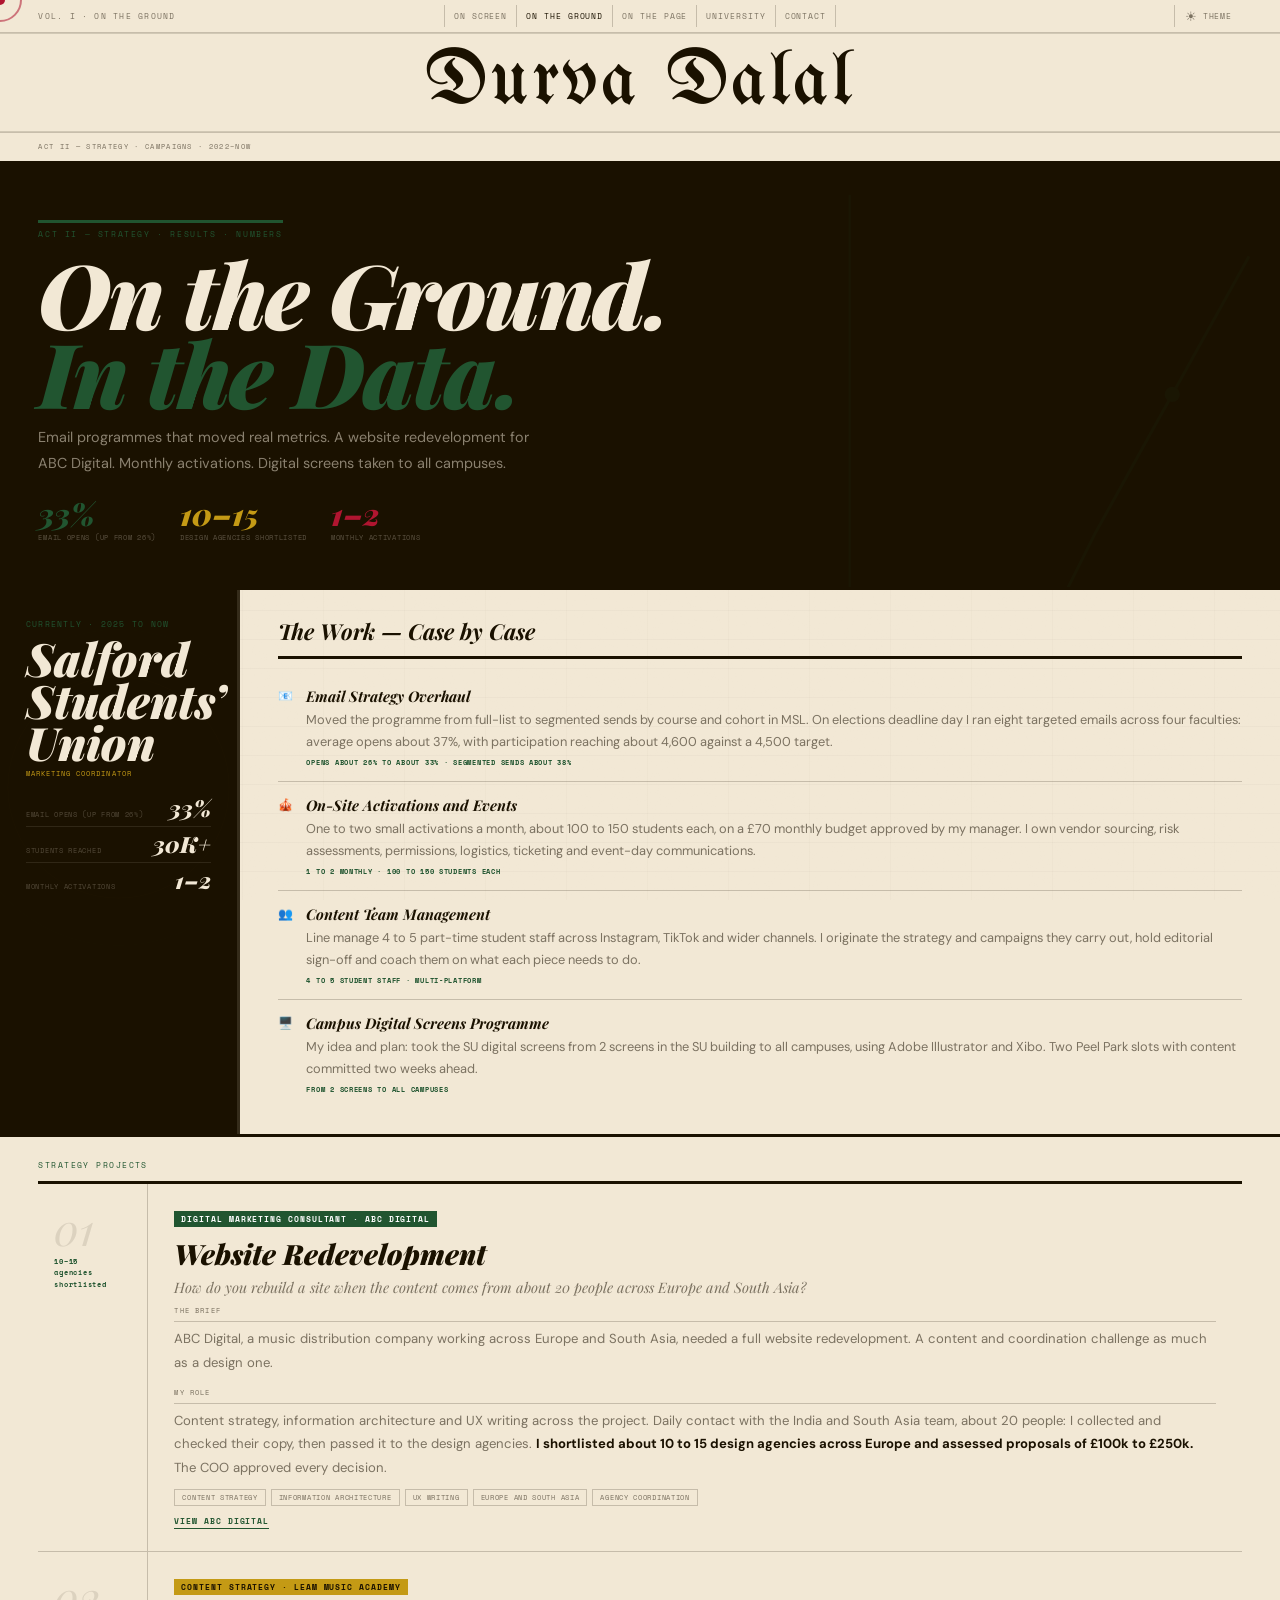
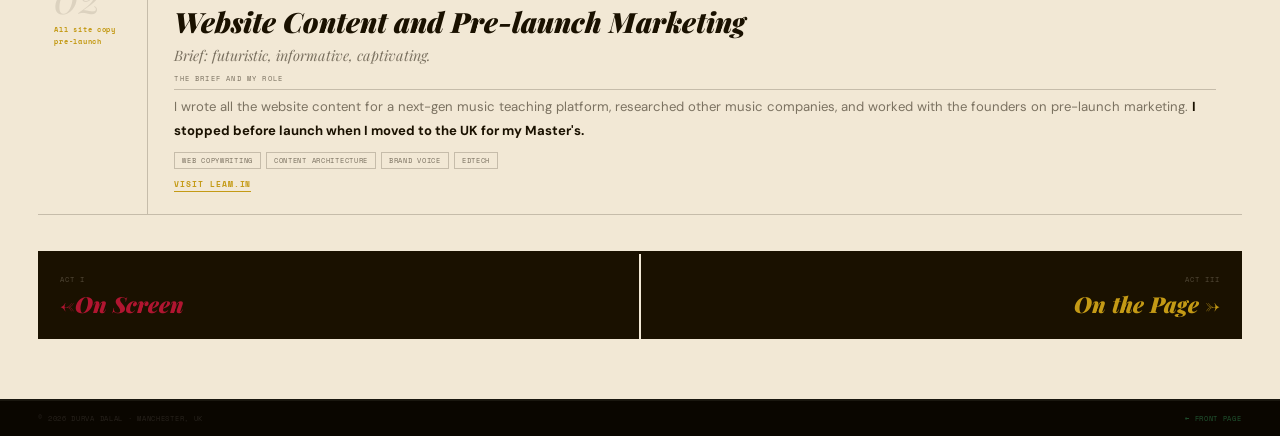
==== commit a8777e43: "Align portfolio claims with audited facts Replace email, activation, screens, ABC Digital, Leam and " ====
--- a/onground.html
+++ b/onground.html
@@ -234,55 +234,55 @@
   <div class="ph-pat"><svg viewBox="0 0 300 600" fill="none" xmlns="http://www.w3.org/2000/svg"><line x1="20" y1="580" x2="280" y2="580" stroke="#215530" stroke-width="1.5"/><line x1="20" y1="580" x2="20" y2="20" stroke="#215530" stroke-width="1.5"/><polyline points="20,520 70,430 130,340 180,240 230,150 280,60" stroke="#215530" stroke-width="2"/><circle cx="20" cy="520" r="5" fill="#215530"/><circle cx="130" cy="340" r="5" fill="#215530"/><circle cx="230" cy="150" r="5" fill="#215530"/></svg></div>
   <span class="ph-kicker">Act II — Strategy · Results · Numbers</span>
   <h1 class="ph-hl">On the Ground.<br><em>In the Data.</em></h1>
-  <p class="ph-desc">Email programmes that moved real metrics. EMEA website redevelopment. Monthly activations. Campus-wide digital screens built from zero.</p>
+  <p class="ph-desc">Email programmes that moved real metrics. A website redevelopment for ABC Digital. Monthly activations. Digital screens taken to all campuses.</p>
   <div class="ph-stats">
-    <div><p class="ph-sn" style="color:var(--grn);">39%</p><p class="ph-sl">Avg email open rate</p></div>
-    <div><p class="ph-sn" style="color:var(--gold);">30%</p><p class="ph-sl">EMEA engagement uplift</p></div>
-    <div><p class="ph-sn" style="color:var(--red);">8</p><p class="ph-sl">Monthly activations</p></div>
+    <div><p class="ph-sn" style="color:var(--grn);">33%</p><p class="ph-sl">Email opens (up from 26%)</p></div>
+    <div><p class="ph-sn" style="color:var(--gold);">10–15</p><p class="ph-sl">Design agencies shortlisted</p></div>
+    <div><p class="ph-sn" style="color:var(--red);">1–2</p><p class="ph-sl">Monthly activations</p></div>
   </div>
 </div>
 <section class="sal-wrap">
   <div class="sal-l">
     <div class="sal-l-pat"><svg viewBox="0 0 300 500" fill="none" xmlns="http://www.w3.org/2000/svg"><circle cx="150" cy="250" r="200" stroke="#215530" stroke-width=".6"/><circle cx="150" cy="250" r="140" stroke="#C49A15" stroke-width=".4"/><circle cx="150" cy="250" r="80" stroke="#215530" stroke-width=".4"/><line x1="150" y1="50" x2="150" y2="450" stroke="#215530" stroke-width=".3"/><line x1="-50" y1="250" x2="350" y2="250" stroke="#215530" stroke-width=".3"/></svg></div>
     <div class="sal-l-inner sr">
-      <span class="sal-lbl">Currently · 2024 to Now</span>
+      <span class="sal-lbl">Currently · 2025 to Now</span>
       <h2 class="sal-org">Salford Students’ Union</h2>
       <p class="sal-role">Marketing Coordinator</p>
       <div class="sal-stats">
-        <div class="sse"><span class="sse-lbl">Avg email open rate</span><span class="sse-val">39%</span></div>
+        <div class="sse"><span class="sse-lbl">Email opens (up from 26%)</span><span class="sse-val">33%</span></div>
         <div class="sse"><span class="sse-lbl">Students reached</span><span class="sse-val">30K+</span></div>
-        <div class="sse"><span class="sse-lbl">Monthly activations</span><span class="sse-val">8</span></div>
+        <div class="sse"><span class="sse-lbl">Monthly activations</span><span class="sse-val">1–2</span></div>
       </div>
     </div>
   </div>
   <div class="sal-r sr">
     <h3 class="sal-r-hl">The Work — Case by Case</h3>
     <ul class="ach-list">
-      <li class="ach"><span class="ach-ico">📧</span><div><h4 class="ach-title">Email Strategy Overhaul</h4><p class="ach-body">Inherited a flat 26% open rate. Rebuilt from scratch through MSL — segmentation by student type, subject line A/B testing, send-time optimisation, tailored content per segment.</p><span class="ach-m">26% to 39% open rate · one quarter · sustained</span></div></li>
-      <li class="ach"><span class="ach-ico">🎪</span><div><h4 class="ach-title">On-Site Activations and Events</h4><p class="ach-body">Eight monthly activations raising awareness across SU pillars. Vendor sourcing for elections, post-campaign reports, coordination across other SU departments.</p><span class="ach-m">8 monthly · campaign strategy · data-based reporting</span></div></li>
-      <li class="ach"><span class="ach-ico">👥</span><div><h4 class="ach-title">Content Team Management</h4><p class="ach-body">Manage 5 student content creators across Instagram, TikTok, and wider channels. Individual briefs, full review, editorial quality maintained.</p><span class="ach-m">5 creators · multi-platform</span></div></li>
-      <li class="ach"><span class="ach-ico">🖥️</span><div><h4 class="ach-title">Campus Digital Screens Programme</h4><p class="ach-body">Built from zero using Adobe Illustrator and Xibo. First consistent physical brand presence in high-footfall areas. Full content calendar and production workflow created.</p><span class="ach-m">Campus-wide · built from zero</span></div></li>
+      <li class="ach"><span class="ach-ico">📧</span><div><h4 class="ach-title">Email Strategy Overhaul</h4><p class="ach-body">Moved the programme from full-list to segmented sends by course and cohort in MSL. On elections deadline day I ran eight targeted emails across four faculties: average opens about 37%, with participation reaching about 4,600 against a 4,500 target.</p><span class="ach-m">Opens about 26% to about 33% · segmented sends about 38%</span></div></li>
+      <li class="ach"><span class="ach-ico">🎪</span><div><h4 class="ach-title">On-Site Activations and Events</h4><p class="ach-body">One to two small activations a month, about 100 to 150 students each, on a £70 monthly budget approved by my manager. I own vendor sourcing, risk assessments, permissions, logistics, ticketing and event-day communications.</p><span class="ach-m">1 to 2 monthly · 100 to 150 students each</span></div></li>
+      <li class="ach"><span class="ach-ico">👥</span><div><h4 class="ach-title">Content Team Management</h4><p class="ach-body">Line manage 4 to 5 part-time student staff across Instagram, TikTok and wider channels. I originate the strategy and campaigns they carry out, hold editorial sign-off and coach them on what each piece needs to do.</p><span class="ach-m">4 to 5 student staff · multi-platform</span></div></li>
+      <li class="ach"><span class="ach-ico">🖥️</span><div><h4 class="ach-title">Campus Digital Screens Programme</h4><p class="ach-body">My idea and plan: took the SU digital screens from 2 screens in the SU building to all campuses, using Adobe Illustrator and Xibo. Two Peel Park slots with content committed two weeks ahead.</p><span class="ach-m">From 2 screens to all campuses</span></div></li>
     </ul>
   </div>
 </section>
 <div class="content">
 <div class="sec-hd sr" style="color:var(--grn);">Strategy Projects</div>
 <div class="strip sr">
-  <div class="strip-l"><span class="strip-num">01</span><p class="strip-metric" style="color:var(--grn);font-weight:700;">30%<br>engagement uplift</p></div>
-  <div class="strip-r"><span class="stag tg">Project Leadership · ABC Digital</span><h3 class="strip-title">EMEA Website Redevelopment</h3><p class="strip-sub">How do you rebuild a site across 10+ teams in different countries without losing the thread?</p>
+  <div class="strip-l"><span class="strip-num">01</span><p class="strip-metric" style="color:var(--grn);font-weight:700;">10–15<br>agencies shortlisted</p></div>
+  <div class="strip-r"><span class="stag tg">Digital Marketing Consultant · ABC Digital</span><h3 class="strip-title">Website Redevelopment</h3><p class="strip-sub">How do you rebuild a site when the content comes from about 20 people across Europe and South Asia?</p>
     <span class="cf-lbl" style="display:block;margin-bottom:5px;margin-top:8px;">The Brief</span>
-    <p class="strip-body">ABC Digital needed a full website redevelopment serving teams across EMEA — different markets, different priorities, one coherent digital presence. A content and coordination challenge as much as a design one.</p>
+    <p class="strip-body">ABC Digital, a music distribution company working across Europe and South Asia, needed a full website redevelopment. A content and coordination challenge as much as a design one.</p>
     <span class="cf-lbl" style="display:block;margin-bottom:5px;margin-top:12px;">My Role</span>
-    <p class="strip-body">Responsible for content strategy, information architecture, and UX writing across the project. Primary liaison between stakeholder teams and external design agencies. <strong>30% improvement in user engagement within three months of launch.</strong></p>
-    <div class="strip-chips"><span class="chip">Content Strategy</span><span class="chip">Information Architecture</span><span class="chip">UX Writing</span><span class="chip">EMEA</span><span class="chip">Agency Coordination</span></div>
+    <p class="strip-body">Content strategy, information architecture and UX writing across the project. Daily contact with the India and South Asia team, about 20 people: I collected and checked their copy, then passed it to the design agencies. <strong>I shortlisted about 10 to 15 design agencies across Europe and assessed proposals of £100k to £250k.</strong> The COO approved every decision.</p>
+    <div class="strip-chips"><span class="chip">Content Strategy</span><span class="chip">Information Architecture</span><span class="chip">UX Writing</span><span class="chip">Europe and South Asia</span><span class="chip">Agency Coordination</span></div>
     <a href="https://app.abcdigital.com/Login" target="_blank" rel="noopener" class="strip-link" style="color:var(--grn);">View ABC Digital</a>
   </div>
 </div>
 <div class="strip sr">
-  <div class="strip-l"><span class="strip-num">02</span><p class="strip-metric" style="color:var(--gold);font-weight:700;">Live site<br>full ownership</p></div>
-  <div class="strip-r"><span class="stag tagy">Content Strategy · Leam Music Academy</span><h3 class="strip-title">Website Content and Brand Strategy</h3><p class="strip-sub">Single brief: futuristic, informative, captivating. Nothing else provided.</p>
+  <div class="strip-l"><span class="strip-num">02</span><p class="strip-metric" style="color:var(--gold);font-weight:700;">All site copy<br>pre-launch</p></div>
+  <div class="strip-r"><span class="stag tagy">Content Strategy · Leam Music Academy</span><h3 class="strip-title">Website Content and Pre-launch Marketing</h3><p class="strip-sub">Brief: futuristic, informative, captivating.</p>
     <span class="cf-lbl" style="display:block;margin-bottom:5px;margin-top:8px;">The Brief and My Role</span>
-    <p class="strip-body">Full website content strategy for a next-gen music teaching platform. No UX support, no design brief, no templates. <strong>Sole responsibility for every content decision: layout logic, section hierarchy, tone of voice.</strong> Site launched. All content decisions remain as delivered.</p>
+    <p class="strip-body">I wrote all the website content for a next-gen music teaching platform, researched other music companies, and worked with the founders on pre-launch marketing. <strong>I stopped before launch when I moved to the UK for my Master's.</strong></p>
     <div class="strip-chips"><span class="chip">Web Copywriting</span><span class="chip">Content Architecture</span><span class="chip">Brand Voice</span><span class="chip">EdTech</span></div>
     <a href="https://www.leam.in" target="_blank" rel="noopener" class="strip-link" style="color:var(--gold);">Visit leam.in</a>
   </div>
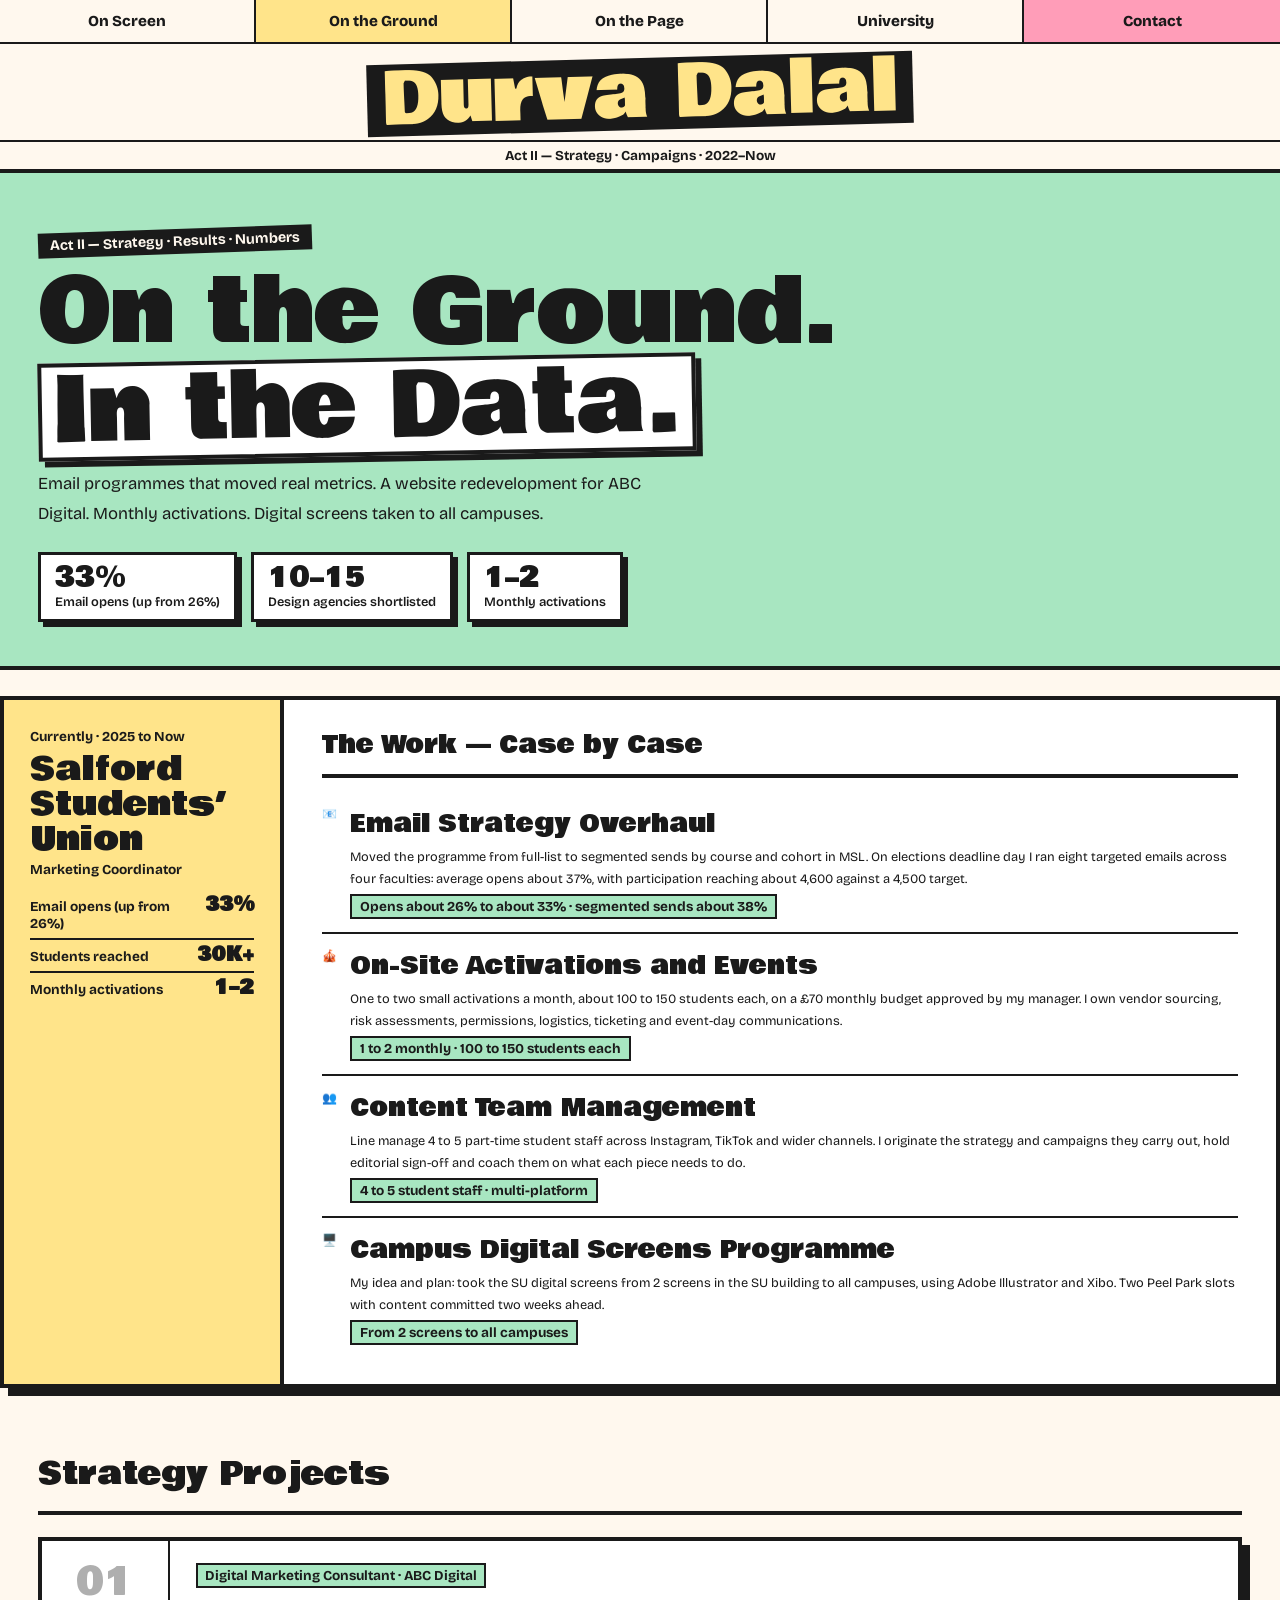
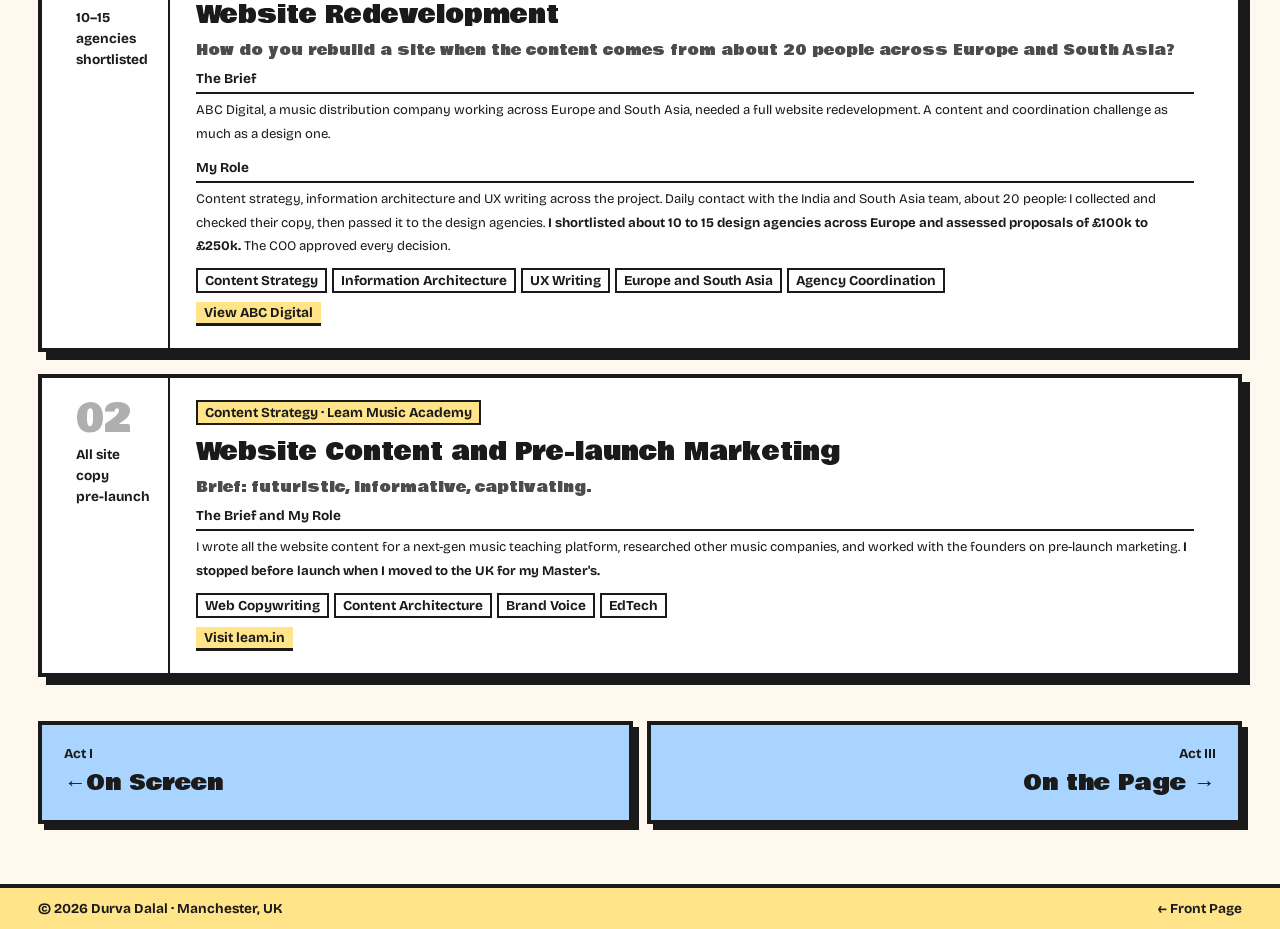
==== commit a699026b: "Redesign portfolio in pastel pop tabloid style; new home page, restyled inner pages, updated LinkedI" ====
--- a/onground.html
+++ b/onground.html
@@ -204,6 +204,8 @@
 @media(max-width:480px){.cat-grid{grid-template-columns:1fr;}}
 </style>
 <title>On the Ground — Durva Dalal</title>
+<link href="https://fonts.googleapis.com/css2?family=Bowlby+One&family=Bricolage+Grotesque:opsz,wght@12..96,400;12..96,600;12..96,800&display=swap" rel="stylesheet">
+<link rel="stylesheet" href="skin.css">
 </head>
 <body>
 <canvas id="noise"></canvas>
@@ -226,8 +228,8 @@
   <a href="index.html#currently">Currently</a><a href="index.html#contact">Contact</a>
   <div class="fmenu-foot">
     <a href="https://calendly.com/durvadalaluk/calls" target="_blank" rel="noopener" class="fma fp">Book a Call</a>
-    <a href="https://www.linkedin.com/in/durva-d-2850591bb/" target="_blank" rel="noopener" class="fma">LinkedIn</a>
-    <a href="mailto:durvadalaluk@gmail.com" class="fma">durvadalaluk@gmail.com</a>
+    <a href="https://www.linkedin.com/in/durvadalal" target="_blank" rel="noopener" class="fma">LinkedIn</a>
+    <a href="mailto:durvadalaluk@gmail.com" class="fma">Email me</a>
   </div>
 </div>
 <div class="ph" style="--ACCENT:var(--grn);">
--- a/skin.css
+++ b/skin.css
@@ -0,0 +1,139 @@
+/* Pop pastel skin: loaded after each inner page's own styles */
+:root,[data-theme="dark"],[data-theme="light"]{
+  --p:#fff8ee;--p2:#ffeed6;--p3:#ffe4bd;--ink:#1a1a1a;--ink2:#2b2b2b;
+  --dim:rgba(26,26,26,.78);--faint:rgba(26,26,26,.16);
+  --r:2px solid #1a1a1a;--T:4px solid #1a1a1a;
+  --red:#ff9db8;--gold:#ffe48a;--grn:#a8e6c1;--blue:#a8d4ff;--pink:#ffc6e3;
+  --S:'Bowlby One','Arial Black',sans-serif;--M:'Bricolage Grotesque',system-ui,sans-serif;--N:'Bricolage Grotesque',system-ui,sans-serif;
+}
+body{background:var(--p);color:var(--ink);cursor:auto!important;font-size:17px}
+body::before,#noise,#cur-dot,#cur-ring,.theme-btn,.mast-ed,.ph-pat,.sal-l-pat{display:none!important}
+button,.proj-hd,.piece-hd,.cat-hd{cursor:pointer!important}
+:focus-visible{outline:4px solid #1f3bff;outline-offset:3px}
+em,i{font-style:normal}
+h1,h2,h3,h4,.proj-name,.cf-title,.piece-name,.cat-name,.strip-title,.sal-org,.case-num,.cb-title,.con-title,.ach-title,.an-title,.bt-name{font-family:var(--S);font-style:normal!important;font-weight:400!important;letter-spacing:0}
+
+/* masthead */
+.mast{background:var(--p);border-bottom:var(--T)}
+.mast-r1{border-bottom:var(--r);padding:0;display:block;min-height:0}
+.mast-r1-right{display:none}
+.mast-r1-nav{display:flex;width:100%}
+.mast-r1-nav li{flex:1 1 0;display:flex}
+.mast-r1-nav a{flex:1;justify-content:center;height:auto;padding:12px 8px;font-size:.95rem!important;font-weight:800;letter-spacing:0!important;text-transform:none!important;color:var(--ink)!important;border-left:0!important;border-right:var(--r)!important;background:var(--p)}
+.mast-r1-nav li:last-child a{background:var(--red);border-right:0!important}
+.mast-r1-nav a:hover,.mast-r1-nav a.cur{background:var(--gold)}
+.mast-r2{padding:14px var(--pad) 10px;border:0}
+.mast-r2::before,.mast-r2::after{display:none}
+.nameplate{font-family:'Bowlby One',sans-serif!important;font-size:clamp(36px,6vw,72px);letter-spacing:0;background:var(--ink);color:var(--gold);padding:0 .2em;transform:rotate(-1.5deg)}
+.mast-r3{border-top:var(--r);justify-content:center}
+.mast-tagline{font-size:.85rem!important;font-weight:700;letter-spacing:0!important;text-transform:none!important;color:var(--ink)}
+.burger span{background:var(--ink)}
+.fmenu{background:var(--p)}
+.fmenu a{font-family:var(--S);font-style:normal;color:var(--ink);opacity:1;border-bottom:var(--r);font-size:clamp(28px,6vw,56px)}
+.fmenu a:hover{background:var(--gold);color:var(--ink)}
+.fma{border:3px solid var(--ink);color:var(--ink)!important;background:#fff;font-size:.9rem!important;letter-spacing:0!important;text-transform:none!important;font-weight:700}
+.fma.fp{background:var(--red);border-color:var(--ink)}
+.fmenu-foot{border-top:var(--r)}
+
+/* page header */
+.ph{background:var(--ACCENT,var(--red));color:var(--ink);border-bottom:var(--T)}
+.ph-kicker{background:var(--ink);color:var(--p)!important;border:0;padding:4px 12px;font-size:.9rem!important;font-weight:700;letter-spacing:0!important;text-transform:none!important;display:inline-block;transform:rotate(-2deg);margin-bottom:14px}
+.ph-hl{font-family:var(--S);font-style:normal!important;font-weight:400!important;line-height:1;letter-spacing:0;font-size:clamp(40px,7vw,92px)}
+.ph-hl em{background:#fff;color:var(--ink);padding:0 .12em;border:4px solid var(--ink);box-shadow:6px 6px 0 var(--ink);display:inline-block;transform:rotate(-1deg)}
+.ph-desc{color:var(--ink)!important;font-size:1.05rem;max-width:620px}
+.ph-stats{gap:14px}
+.ph-stats>div{background:#fff;border:3px solid var(--ink);box-shadow:5px 5px 0 var(--ink);padding:10px 14px}
+.ph-sn{font-family:var(--S);font-style:normal!important;font-weight:400!important;color:var(--ink)!important;font-size:1.7rem}
+.ph-sl{color:var(--ink)!important;font-size:.8rem!important;letter-spacing:0!important;text-transform:none!important;font-weight:600}
+
+/* section headings */
+.sec-hd{color:var(--ink)!important;font-family:var(--S);font-size:clamp(20px,2.6vw,32px)!important;letter-spacing:0!important;text-transform:none!important;border-bottom:var(--T);padding:34px 0 12px}
+
+/* tags, labels, small type */
+.ptag,.stag,.chip,.case-tag2,.cf-lbl,.cb-lbl,.con-lbl,.ach-m,.sal-lbl,.sal-role,.strip-metric,.strip-link,.piece-link,.cat-count,.proj-yr,.pl,.case-dl,.an-lbl,.sse-lbl,.metric-l,.cf-outcome-txt,.ft{font-family:var(--M)!important;letter-spacing:0!important;text-transform:none!important;font-size:.85rem!important;font-weight:700}
+.ptag,.stag,.case-tag2{border:2px solid var(--ink);color:var(--ink)!important}
+.tf,.tp{background:var(--red)!important}.tn,.tg{background:var(--grn)!important}.ty,.tagy{background:var(--gold)!important}
+.cf-lbl,.cb-lbl{color:var(--ink)!important;border-bottom:var(--r)}
+.proj-yr,.cat-count{color:var(--ink)}
+.chip{border:2px solid var(--ink);color:var(--ink);background:#fff}
+
+/* project cards */
+.proj,.piece,.cat,.strip,.case{border:4px solid var(--ink);background:#fff;box-shadow:8px 8px 0 var(--ink);margin:22px 0;padding:0 18px;border-bottom:4px solid var(--ink)}
+.case{padding:0 18px}
+.proj-hd{padding:16px 0}.proj-hd:hover,.piece-hd:hover,.cat-hd:hover{opacity:1;background:var(--p2)}
+.proj-arr,.piece-arr,.cat-arr{border:3px solid var(--ink);background:var(--gold);color:var(--ink)}
+.proj.open .proj-arr,.piece.open .piece-arr,.cat.open .cat-arr{background:var(--red)!important;border-color:var(--ink)!important;color:var(--ink)!important}
+.cf{border-top:var(--r)}.cf-r{border-left:var(--r)}
+.cf-outcome{background:var(--blue);color:var(--ink);border:3px solid var(--ink)}
+.cf-outcome-txt strong{color:var(--ink)}
+.cf-body,.cb-body,.con-body,.ach-body,.strip-body,.piece-desc,.bt-role{color:var(--ink)!important}
+.pl{border:3px solid var(--ink);background:#fff;color:var(--ink)}
+.pl:hover,.case-dl:hover{background:var(--ink);color:var(--p)}
+.pf,.gf,.yf{color:var(--ink)!important;border-color:var(--ink)!important}
+.pf{background:var(--red)}.gf{background:var(--grn)}.yf{background:var(--gold)}
+.ve{border:3px solid var(--ink);background:var(--ink)}
+.strip:hover{background:var(--p2)}
+.strip-num{color:var(--faint)}
+.strip-title,.ach-title,.piece-name{font-size:clamp(17px,2vw,24px)}
+
+/* on-the-ground salford panel */
+.sal-wrap{border:4px solid var(--ink);box-shadow:8px 8px 0 var(--ink);margin:26px 0}
+.sal-l{background:var(--gold);color:var(--ink);border-right:var(--T)}
+.sal-lbl{color:var(--ink)}.sal-org{color:var(--ink)}.sal-role{color:var(--ink)}
+.sse{border-bottom:var(--r)}.sse-lbl{color:var(--ink)}
+.sal-r{background:#fff}.sal-r-hl{font-family:var(--S);font-size:clamp(16px,2vw,24px)}
+.ach{border-bottom:var(--r)}
+
+/* on the page */
+.bt{background:var(--p2);border:2px solid var(--ink);border-left-width:6px}
+.bt:hover{background:var(--gold)}
+.cat-grid{gap:8px}
+
+/* university */
+.case-bar{border-bottom:var(--r)}
+.concept{background:var(--p2);border:2px solid var(--ink);border-left-width:6px}
+.concept:hover{background:var(--gold)}
+.metric{border:3px solid var(--ink);background:var(--pink);color:var(--ink)}
+.metric-n{font-family:var(--S);font-style:normal!important;font-weight:400!important}
+.metric-l{opacity:1}
+.case-dl{border:3px solid var(--ink);background:var(--gold)}
+
+/* next/previous acts and footer */
+.act-nav{gap:14px;border-top:0;margin-top:44px}
+.an{background:var(--blue);color:var(--ink);border:4px solid var(--ink);box-shadow:6px 6px 0 var(--ink)}
+.an:hover{background:var(--gold)}
+.an-lbl{color:var(--ink)}
+.an-title{color:var(--ink)!important}
+footer{background:var(--gold);border-top:var(--T)}
+.ft{color:var(--ink)!important}
+
+/* motion: the old scroll fade-in is removed */
+.sr{opacity:1!important;transform:none!important;transition:none}
+@media(prefers-reduced-motion:reduce){*{transition:none!important;animation:none!important}}
+@media(max-width:860px){
+  .mast-r1-nav{display:none}
+  .cf-r{border-left:0;border-top:var(--r)}
+  .proj,.piece,.cat,.case,.strip{box-shadow:5px 5px 0 var(--ink)}
+}
+@media(max-width:860px){
+  .proj-hd,.piece-hd,.cat-hd{flex-wrap:wrap;gap:8px}
+  .proj-name,.piece-name,.cat-name{flex:1 1 60%;min-width:0;overflow-wrap:anywhere}
+  .proj,.piece,.cat,.case,.strip{padding:0 12px}
+  .ph-hl{font-size:clamp(34px,11vw,56px)}
+  .vg,.g2,.g3{grid-template-columns:1fr}
+}
+.content *,.ph *,.sal-wrap *{font-style:normal!important}
+.ach-m,.strip-link,.strip-metric,.piece-link,.sse-val,.cat-count{color:var(--ink)!important}
+.strip-link,.piece-link{border-bottom:3px solid var(--ink);background:var(--gold);padding:2px 8px;display:inline-block}
+.ach-m{background:var(--grn);display:inline-block;padding:2px 8px;border:2px solid var(--ink)}
+.strip-num{color:rgba(26,26,26,.35)!important;font-size:38px}
+.strip-l{border-right:var(--r)}
+.sal-org{font-size:clamp(22px,2.6vw,34px)!important;overflow-wrap:anywhere;line-height:1.05}
+.sal-wrap{grid-template-columns:280px 1fr}
+.sse-val{font-size:1.2rem!important}
+@media(max-width:860px){.sal-wrap{grid-template-columns:1fr}}
+.case-num,.con-lbl,.cb-lbl{color:var(--ink)!important}
+.case-tag2{background:var(--gold)!important;color:var(--ink)!important}
+.metric{background:var(--pink)!important;color:var(--ink)!important}
+.metric *{color:var(--ink)!important;opacity:1!important}
+.metric:nth-child(2){background:var(--blue)!important}.metric:nth-child(3){background:var(--grn)!important}
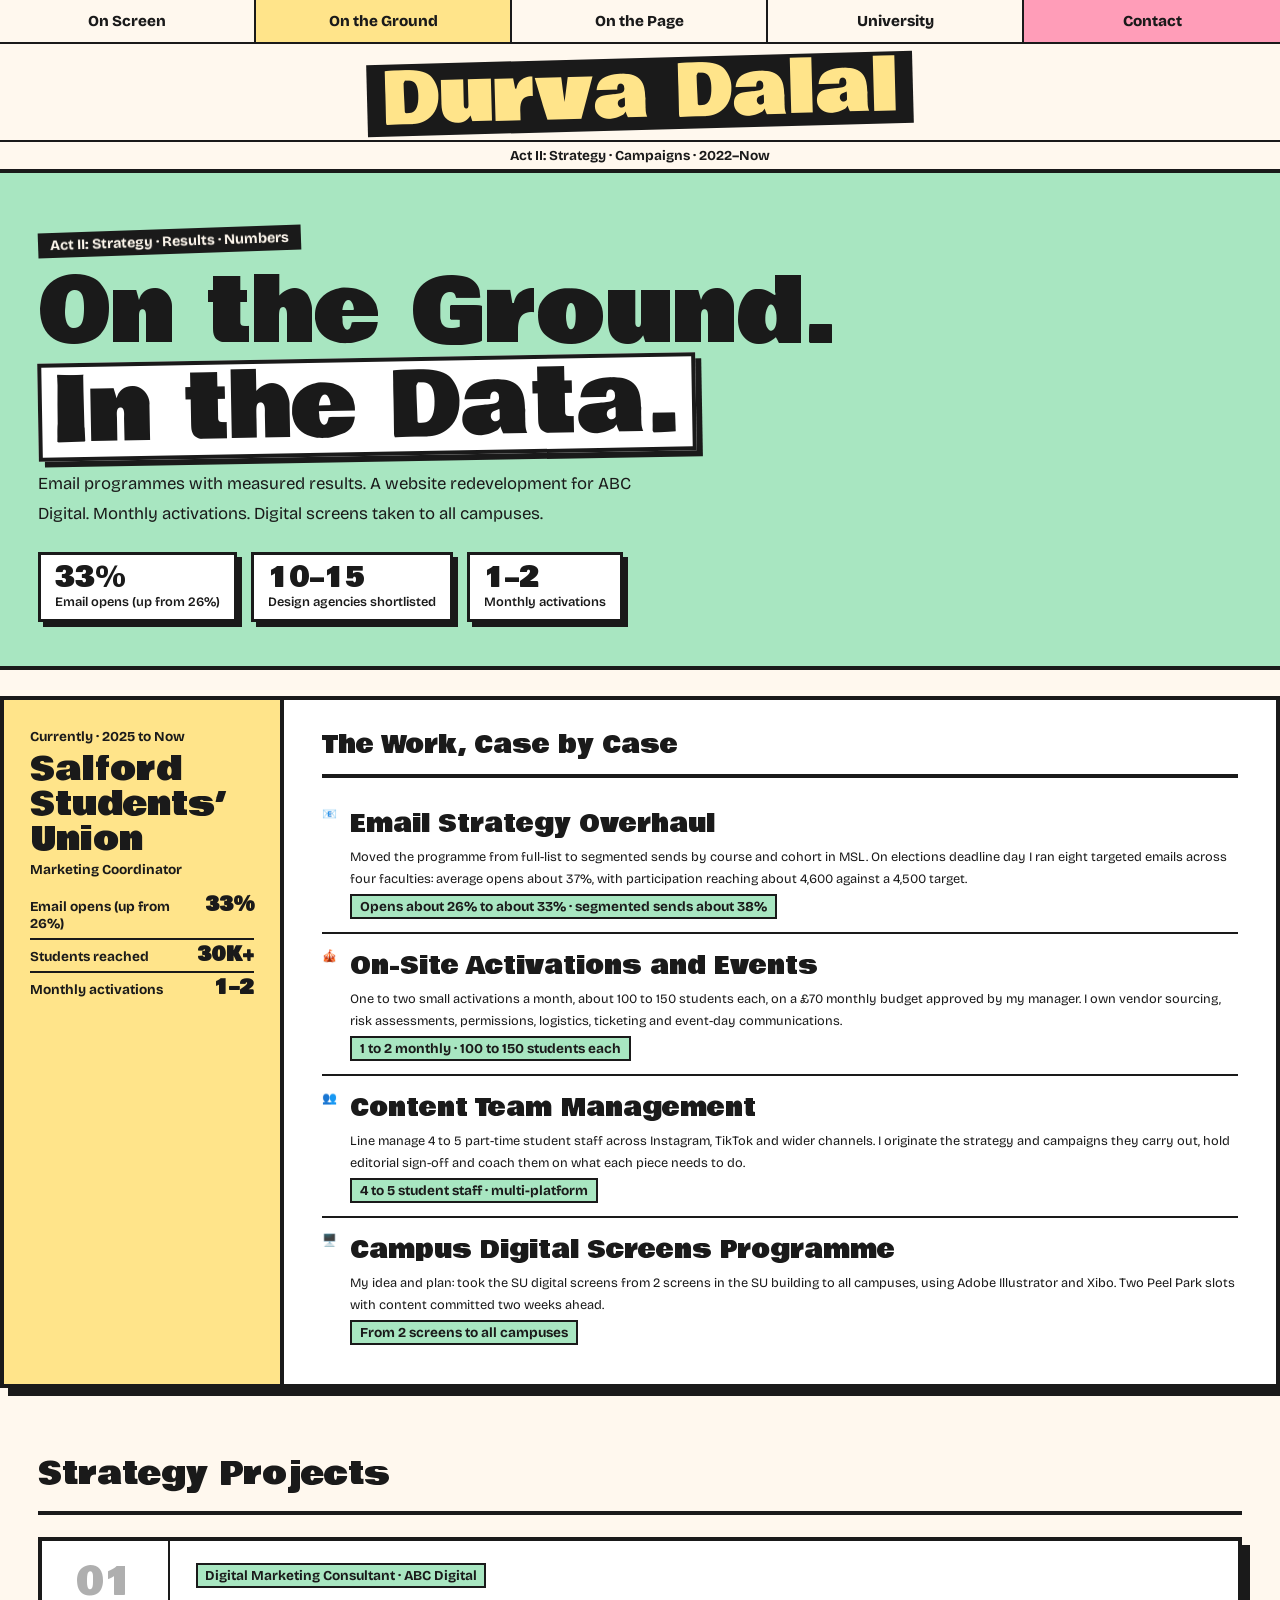
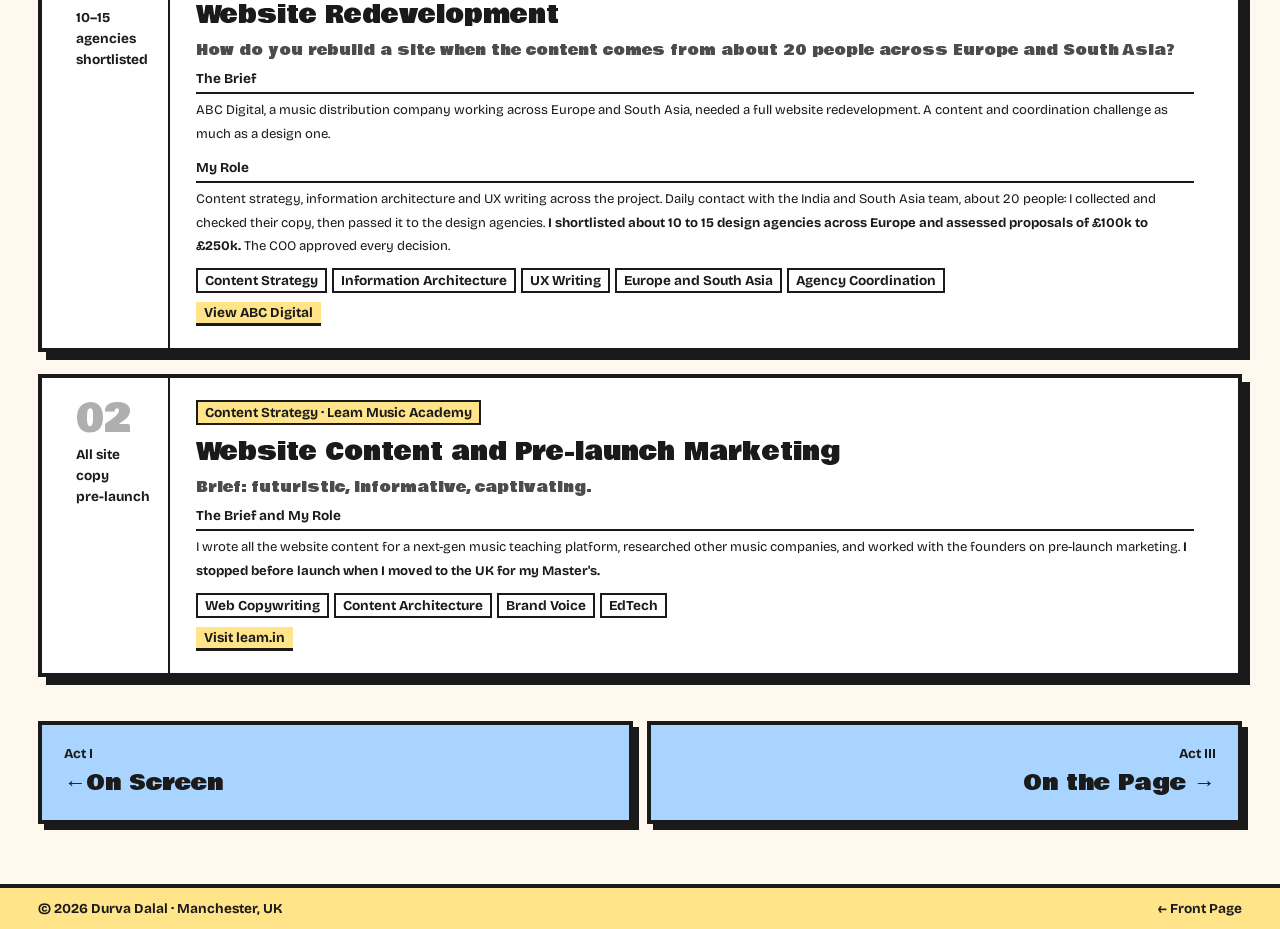
==== commit f89189a5: "Remove em dashes and AI-sounding phrasing from all pages Co-Authored-By: Claude Sonnet 5.5 <noreply@" ====
--- a/onground.html
+++ b/onground.html
@@ -203,7 +203,7 @@
 }
 @media(max-width:480px){.cat-grid{grid-template-columns:1fr;}}
 </style>
-<title>On the Ground — Durva Dalal</title>
+<title>On the Ground | Durva Dalal</title>
 <link href="https://fonts.googleapis.com/css2?family=Bowlby+One&family=Bricolage+Grotesque:opsz,wght@12..96,400;12..96,600;12..96,800&display=swap" rel="stylesheet">
 <link rel="stylesheet" href="skin.css">
 </head>
@@ -218,7 +218,7 @@
   </div>
   <div class="mast-r2"><a href="index.html" class="nameplate">Durva Dalal</a></div>
   <div class="mast-r3">
-    <span class="mast-tagline">Act II — Strategy · Campaigns · 2022–Now</span>
+    <span class="mast-tagline">Act II: Strategy · Campaigns · 2022–Now</span>
     <button class="burger" id="burger" aria-label="Menu"><span></span><span></span><span></span></button>
   </div>
 </header>
@@ -234,9 +234,9 @@
 </div>
 <div class="ph" style="--ACCENT:var(--grn);">
   <div class="ph-pat"><svg viewBox="0 0 300 600" fill="none" xmlns="http://www.w3.org/2000/svg"><line x1="20" y1="580" x2="280" y2="580" stroke="#215530" stroke-width="1.5"/><line x1="20" y1="580" x2="20" y2="20" stroke="#215530" stroke-width="1.5"/><polyline points="20,520 70,430 130,340 180,240 230,150 280,60" stroke="#215530" stroke-width="2"/><circle cx="20" cy="520" r="5" fill="#215530"/><circle cx="130" cy="340" r="5" fill="#215530"/><circle cx="230" cy="150" r="5" fill="#215530"/></svg></div>
-  <span class="ph-kicker">Act II — Strategy · Results · Numbers</span>
+  <span class="ph-kicker">Act II: Strategy · Results · Numbers</span>
   <h1 class="ph-hl">On the Ground.<br><em>In the Data.</em></h1>
-  <p class="ph-desc">Email programmes that moved real metrics. A website redevelopment for ABC Digital. Monthly activations. Digital screens taken to all campuses.</p>
+  <p class="ph-desc">Email programmes with measured results. A website redevelopment for ABC Digital. Monthly activations. Digital screens taken to all campuses.</p>
   <div class="ph-stats">
     <div><p class="ph-sn" style="color:var(--grn);">33%</p><p class="ph-sl">Email opens (up from 26%)</p></div>
     <div><p class="ph-sn" style="color:var(--gold);">10–15</p><p class="ph-sl">Design agencies shortlisted</p></div>
@@ -258,7 +258,7 @@
     </div>
   </div>
   <div class="sal-r sr">
-    <h3 class="sal-r-hl">The Work — Case by Case</h3>
+    <h3 class="sal-r-hl">The Work, Case by Case</h3>
     <ul class="ach-list">
       <li class="ach"><span class="ach-ico">📧</span><div><h4 class="ach-title">Email Strategy Overhaul</h4><p class="ach-body">Moved the programme from full-list to segmented sends by course and cohort in MSL. On elections deadline day I ran eight targeted emails across four faculties: average opens about 37%, with participation reaching about 4,600 against a 4,500 target.</p><span class="ach-m">Opens about 26% to about 33% · segmented sends about 38%</span></div></li>
       <li class="ach"><span class="ach-ico">🎪</span><div><h4 class="ach-title">On-Site Activations and Events</h4><p class="ach-body">One to two small activations a month, about 100 to 150 students each, on a £70 monthly budget approved by my manager. I own vendor sourcing, risk assessments, permissions, logistics, ticketing and event-day communications.</p><span class="ach-m">1 to 2 monthly · 100 to 150 students each</span></div></li>
--- a/skin.css
+++ b/skin.css
@@ -137,3 +137,21 @@
 .metric{background:var(--pink)!important;color:var(--ink)!important}
 .metric *{color:var(--ink)!important;opacity:1!important}
 .metric:nth-child(2){background:var(--blue)!important}.metric:nth-child(3){background:var(--grn)!important}
+
+/* small motion: hover and tap feedback, one pop-in for the header stats */
+.proj,.piece,.cat,.strip,.an,.pl,.bt,.concept,.metric,.case-dl,.mast-r1-nav a{transition:transform .18s ease,box-shadow .18s ease,background .18s ease}
+.proj:hover,.piece:hover,.cat:hover,.strip:hover{transform:translate(-3px,-3px);box-shadow:11px 11px 0 var(--ink)}
+.an:hover{transform:translate(-3px,-3px);box-shadow:9px 9px 0 var(--ink)}
+.pl:hover,.case-dl:hover{transform:rotate(-2deg) scale(1.05)}
+.bt:hover,.concept:hover{transform:translateX(6px)}
+.metric:hover{transform:rotate(-2deg) scale(1.04)}
+.nameplate{transition:transform .25s cubic-bezier(.3,1.8,.5,1)}
+.nameplate:hover{transform:rotate(1.5deg) scale(1.04)}
+.ph-stats>div{animation:popin .5s cubic-bezier(.3,1.6,.5,1) both}
+.ph-stats>div:nth-child(2){animation-delay:.12s}.ph-stats>div:nth-child(3){animation-delay:.24s}
+.ph-kicker{animation:wiggle .7s ease .3s both}
+@keyframes popin{from{transform:scale(.6) rotate(-6deg);opacity:0}to{transform:none;opacity:1}}
+@keyframes wiggle{0%{transform:rotate(-2deg)}30%{transform:rotate(3deg)}60%{transform:rotate(-4deg)}100%{transform:rotate(-2deg)}}
+.bt-name a{text-decoration:underline;text-decoration-thickness:3px;text-underline-offset:3px;text-decoration-color:var(--red)}
+.bt-name a::after{content:" \2197";font-family:var(--M)}
+.bt-name a:hover{background:var(--gold)}
